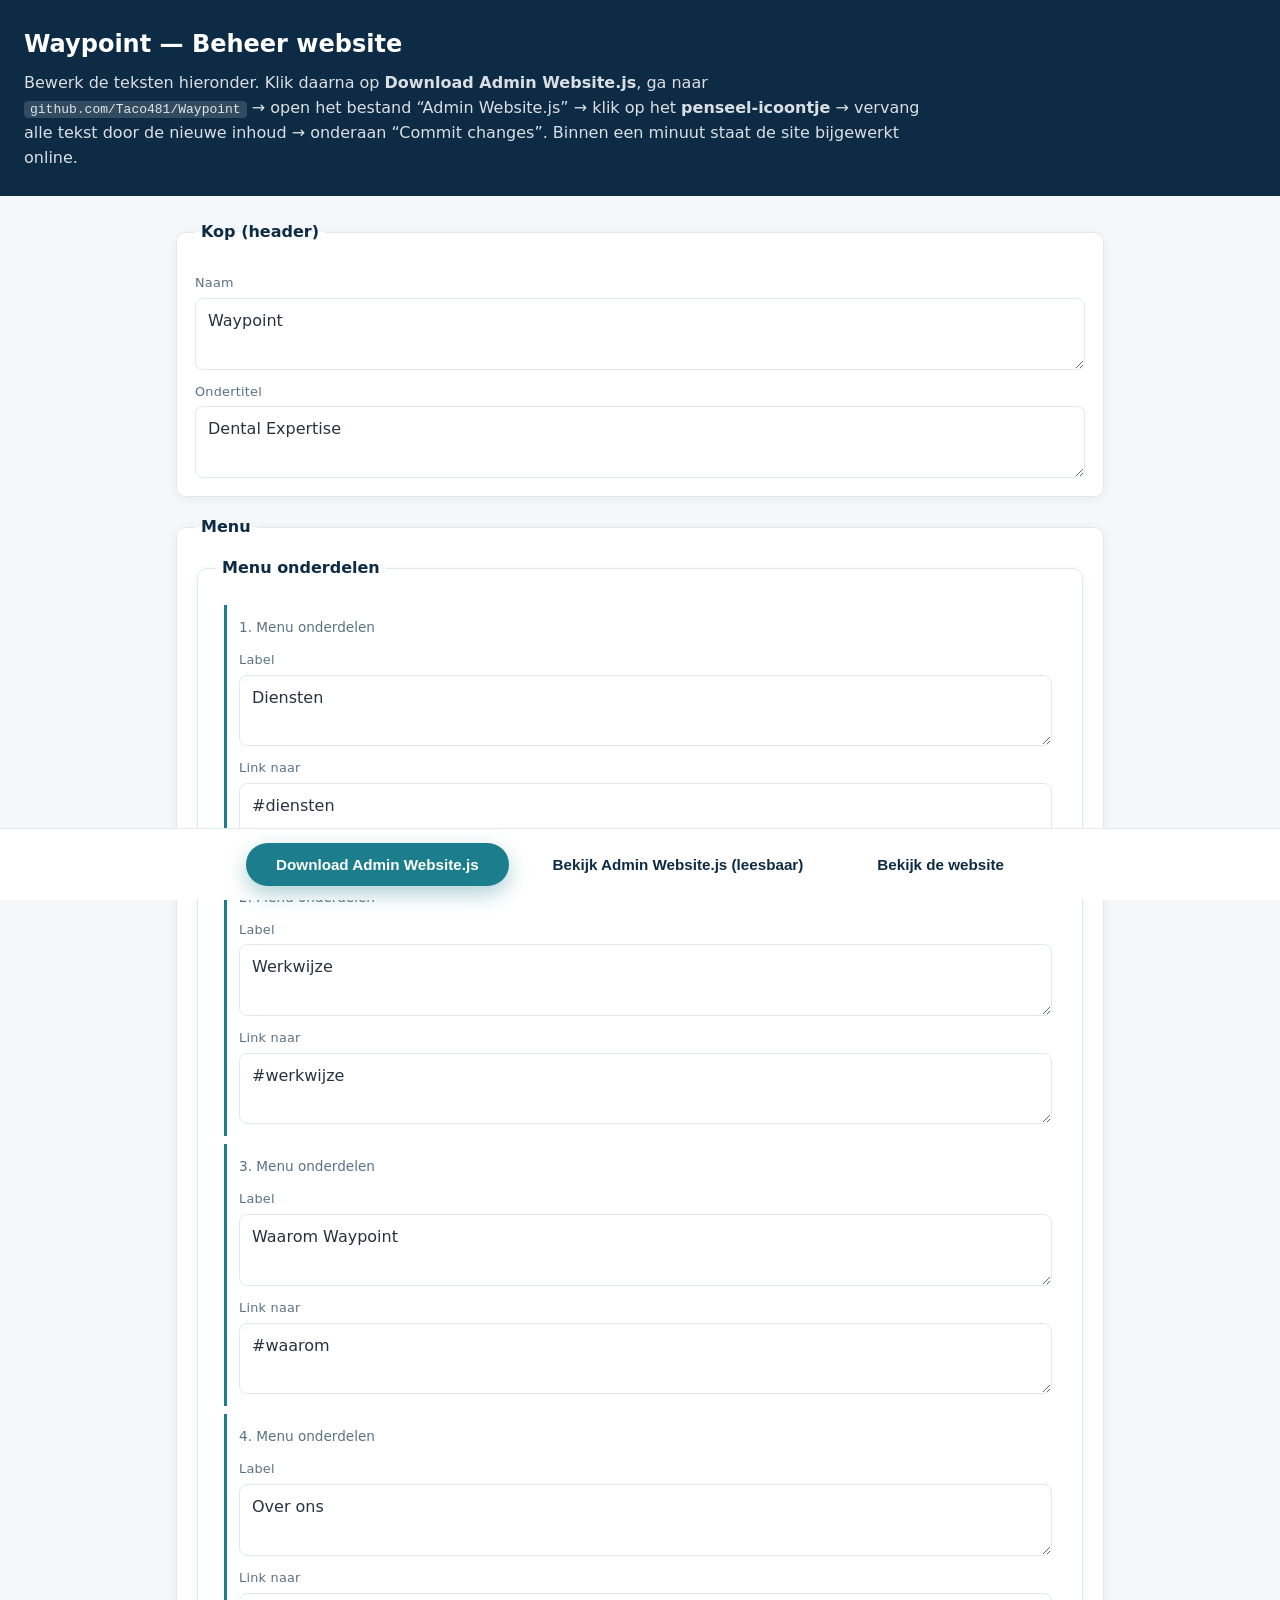
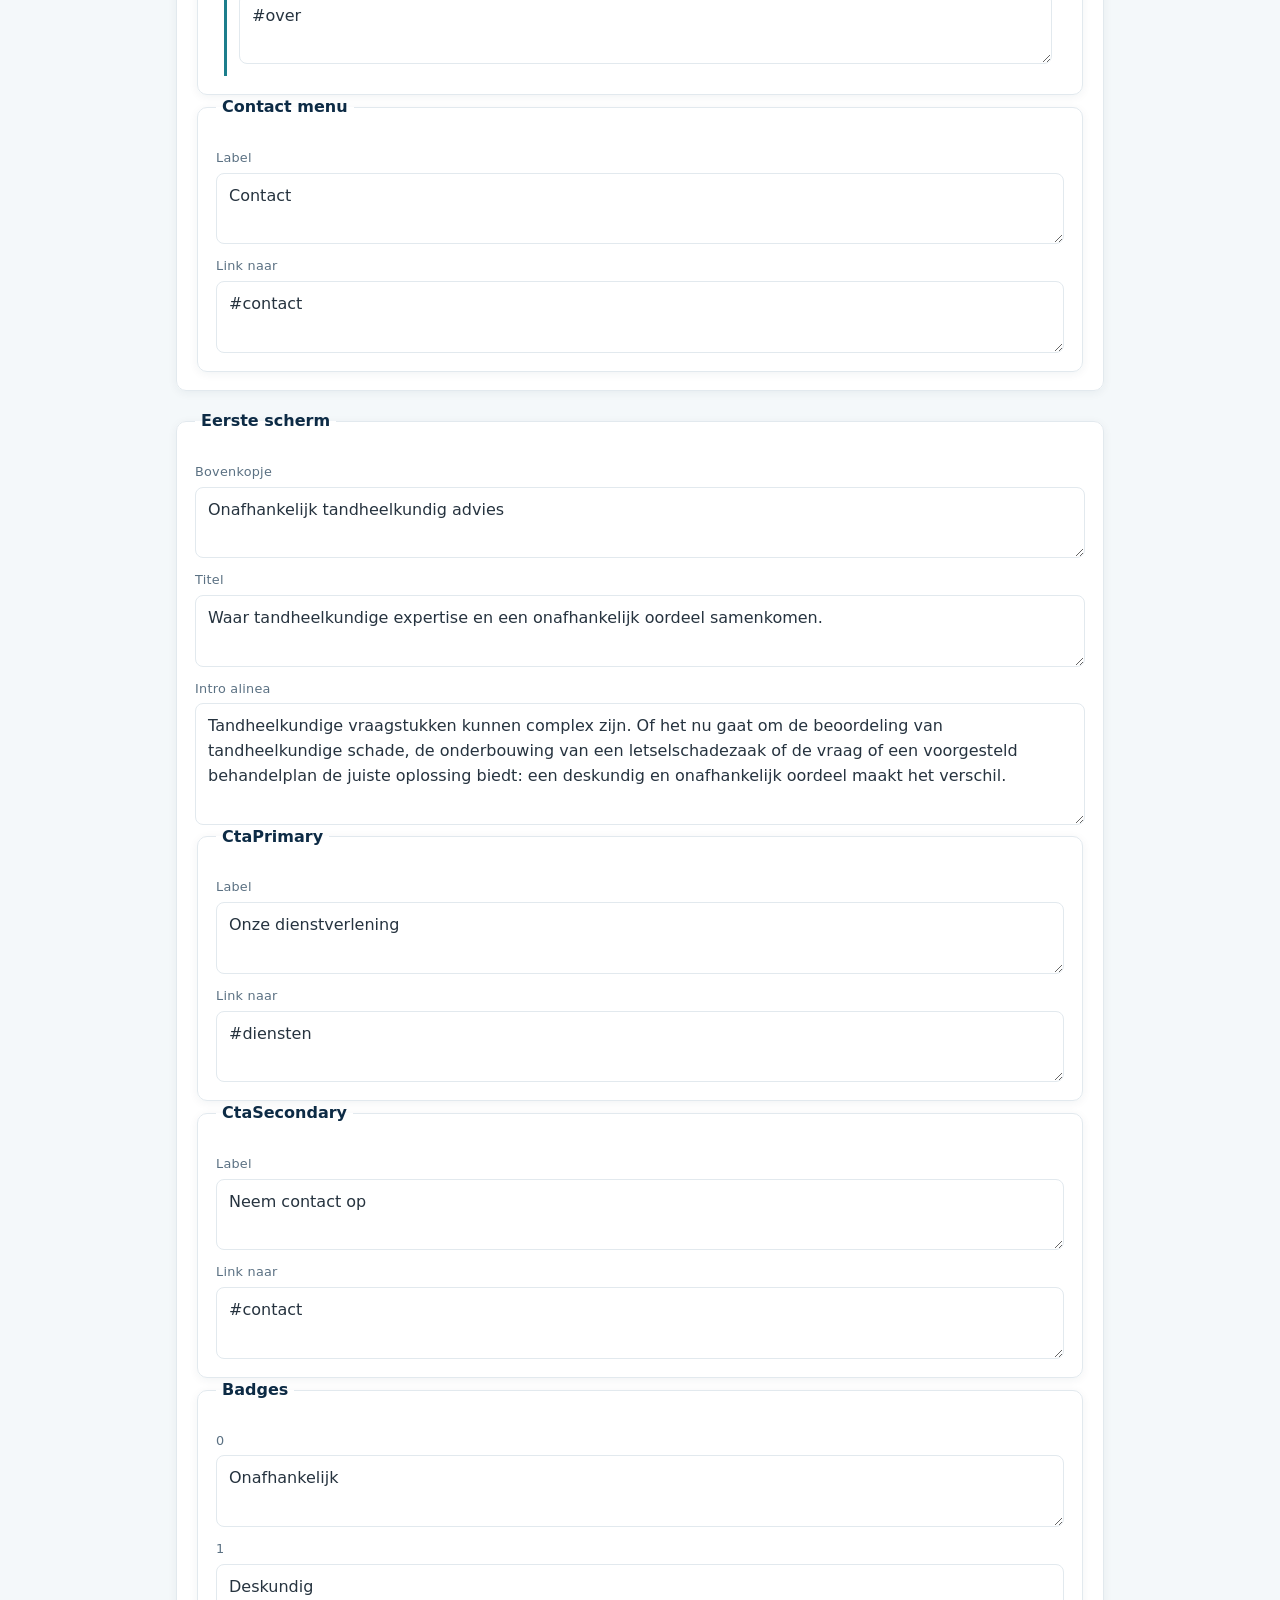
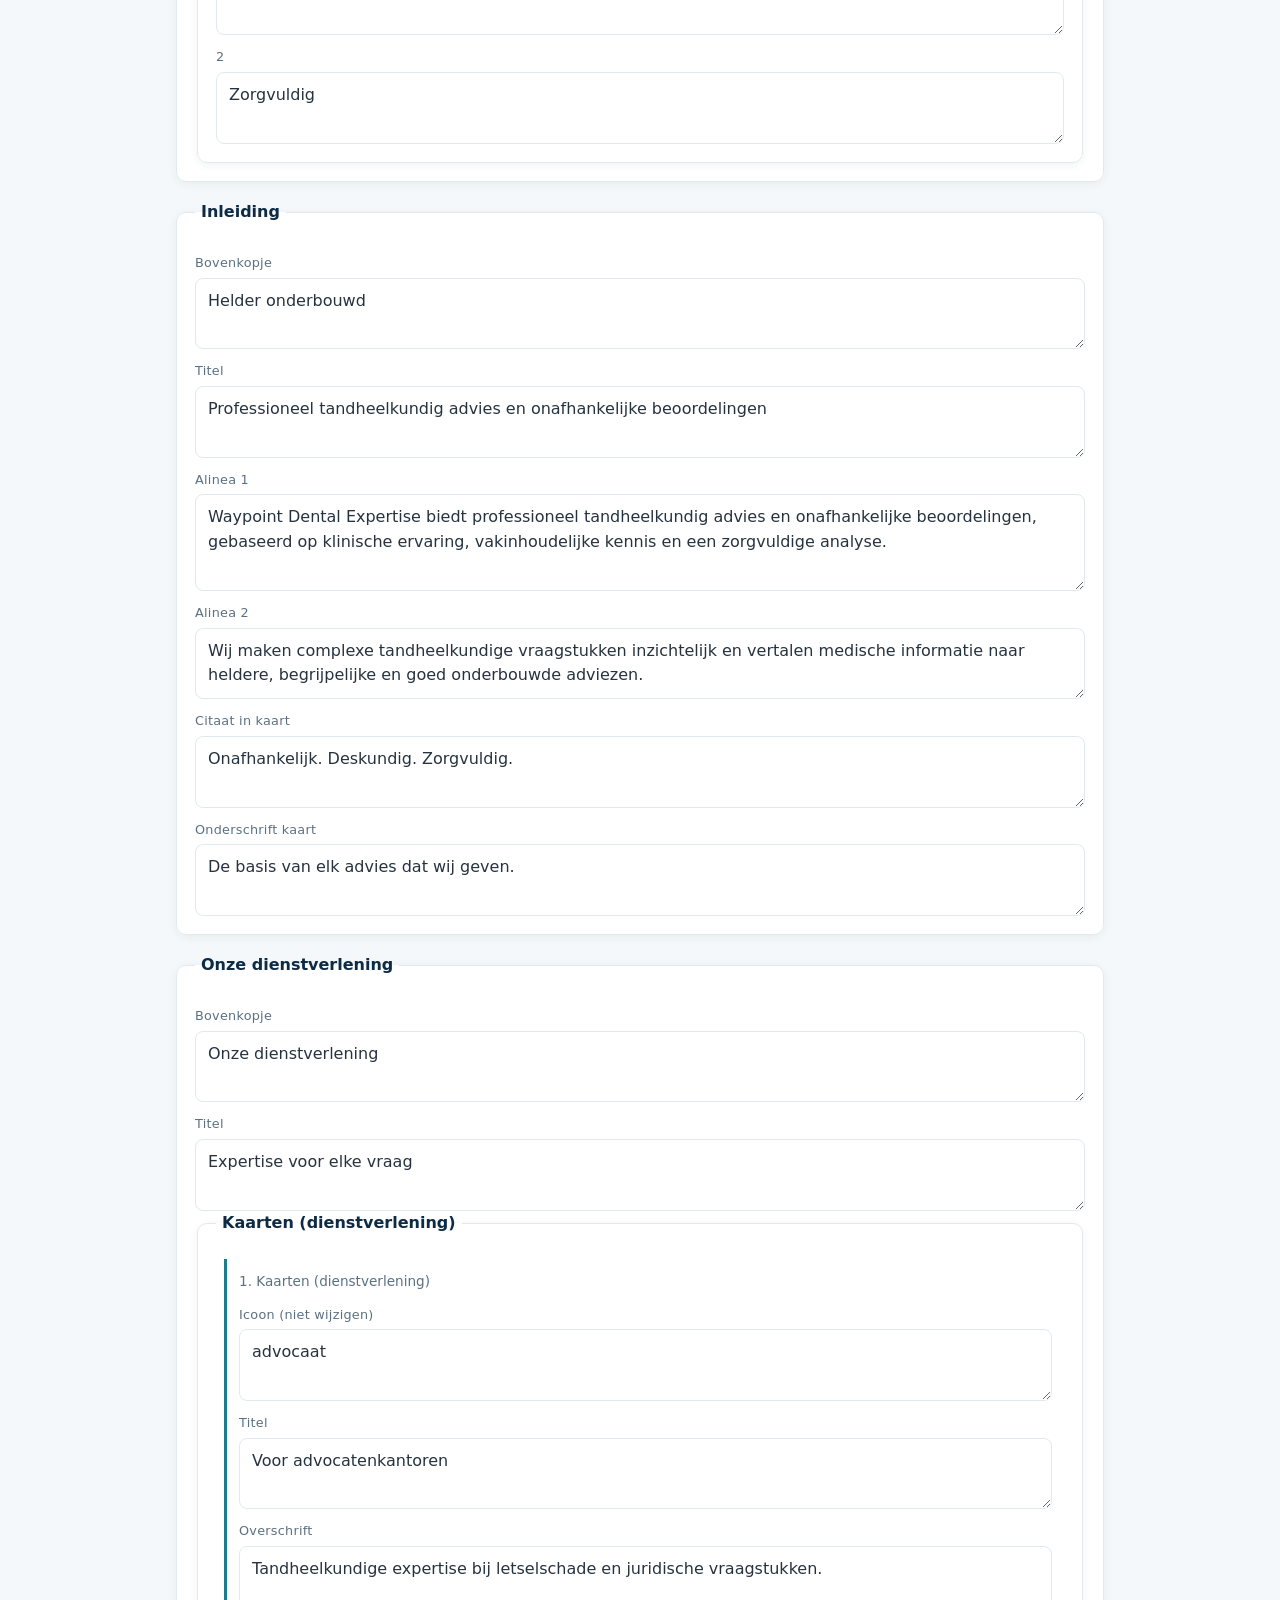
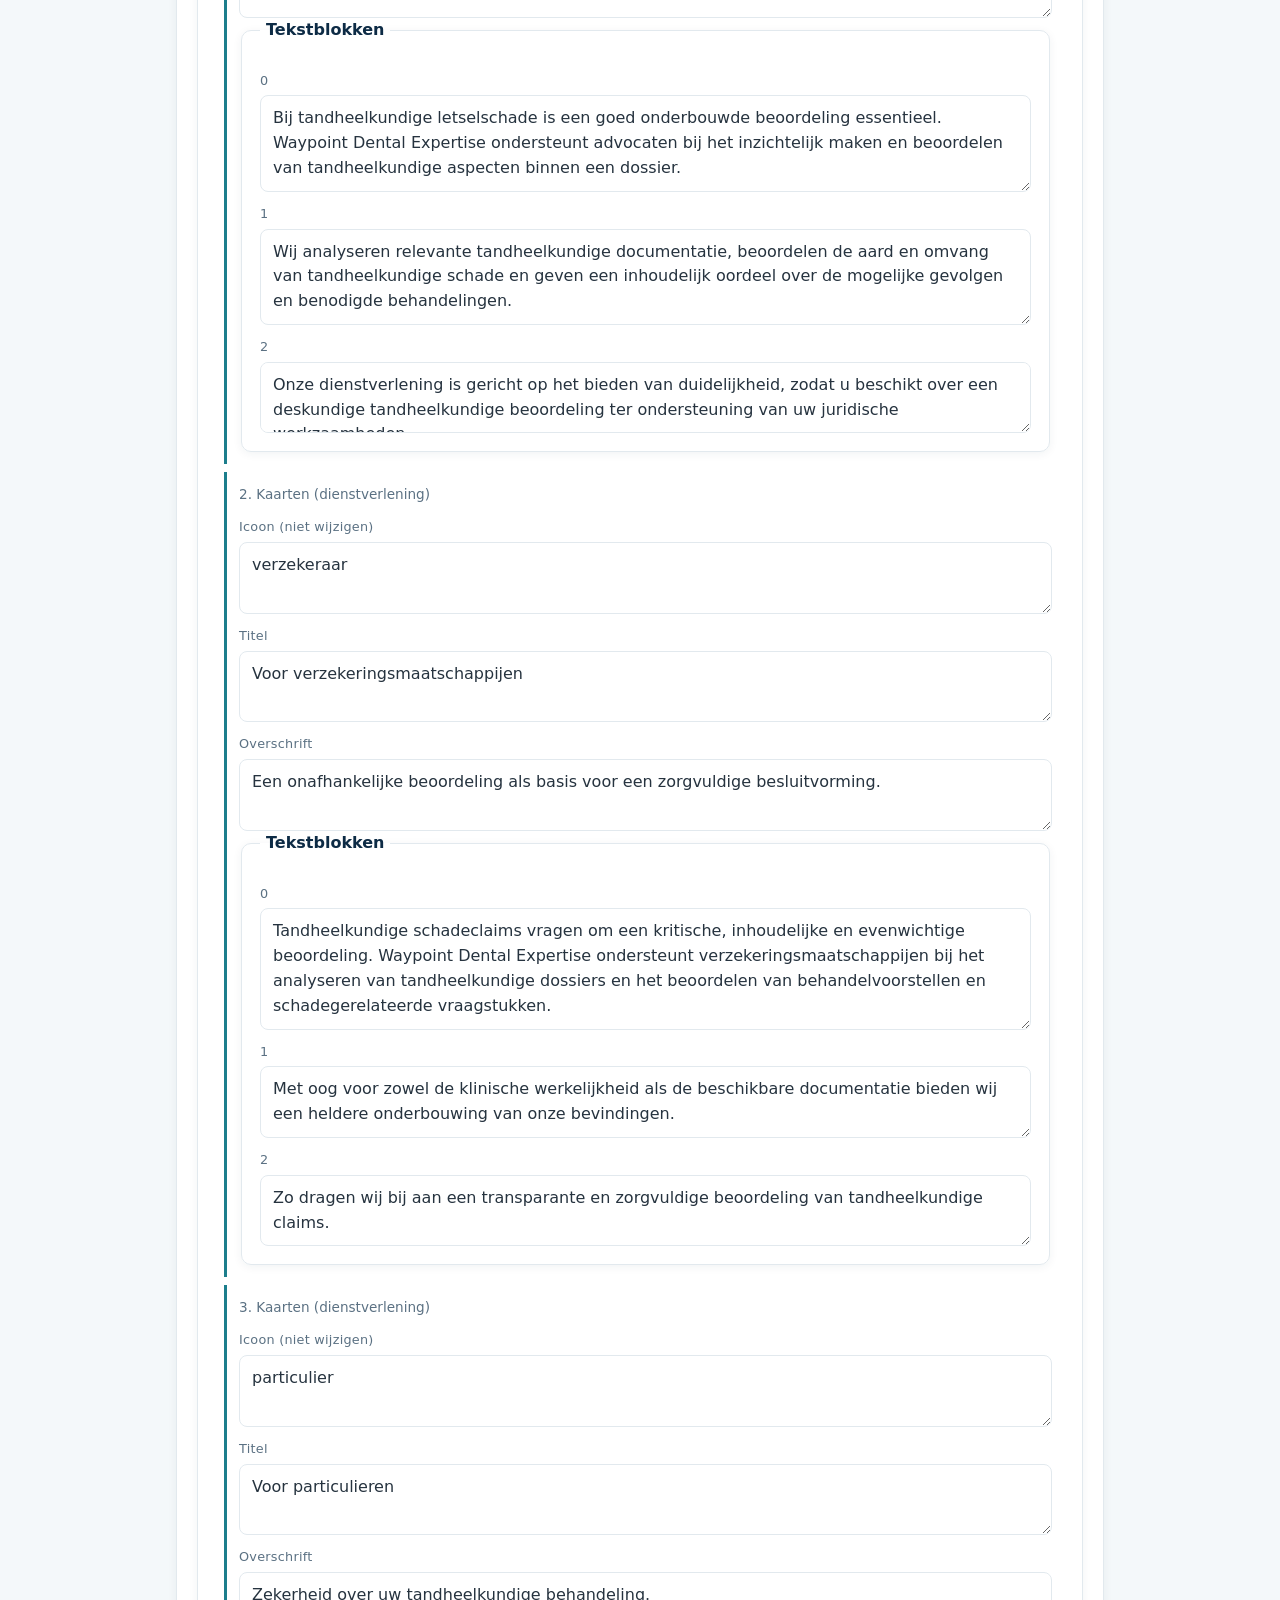
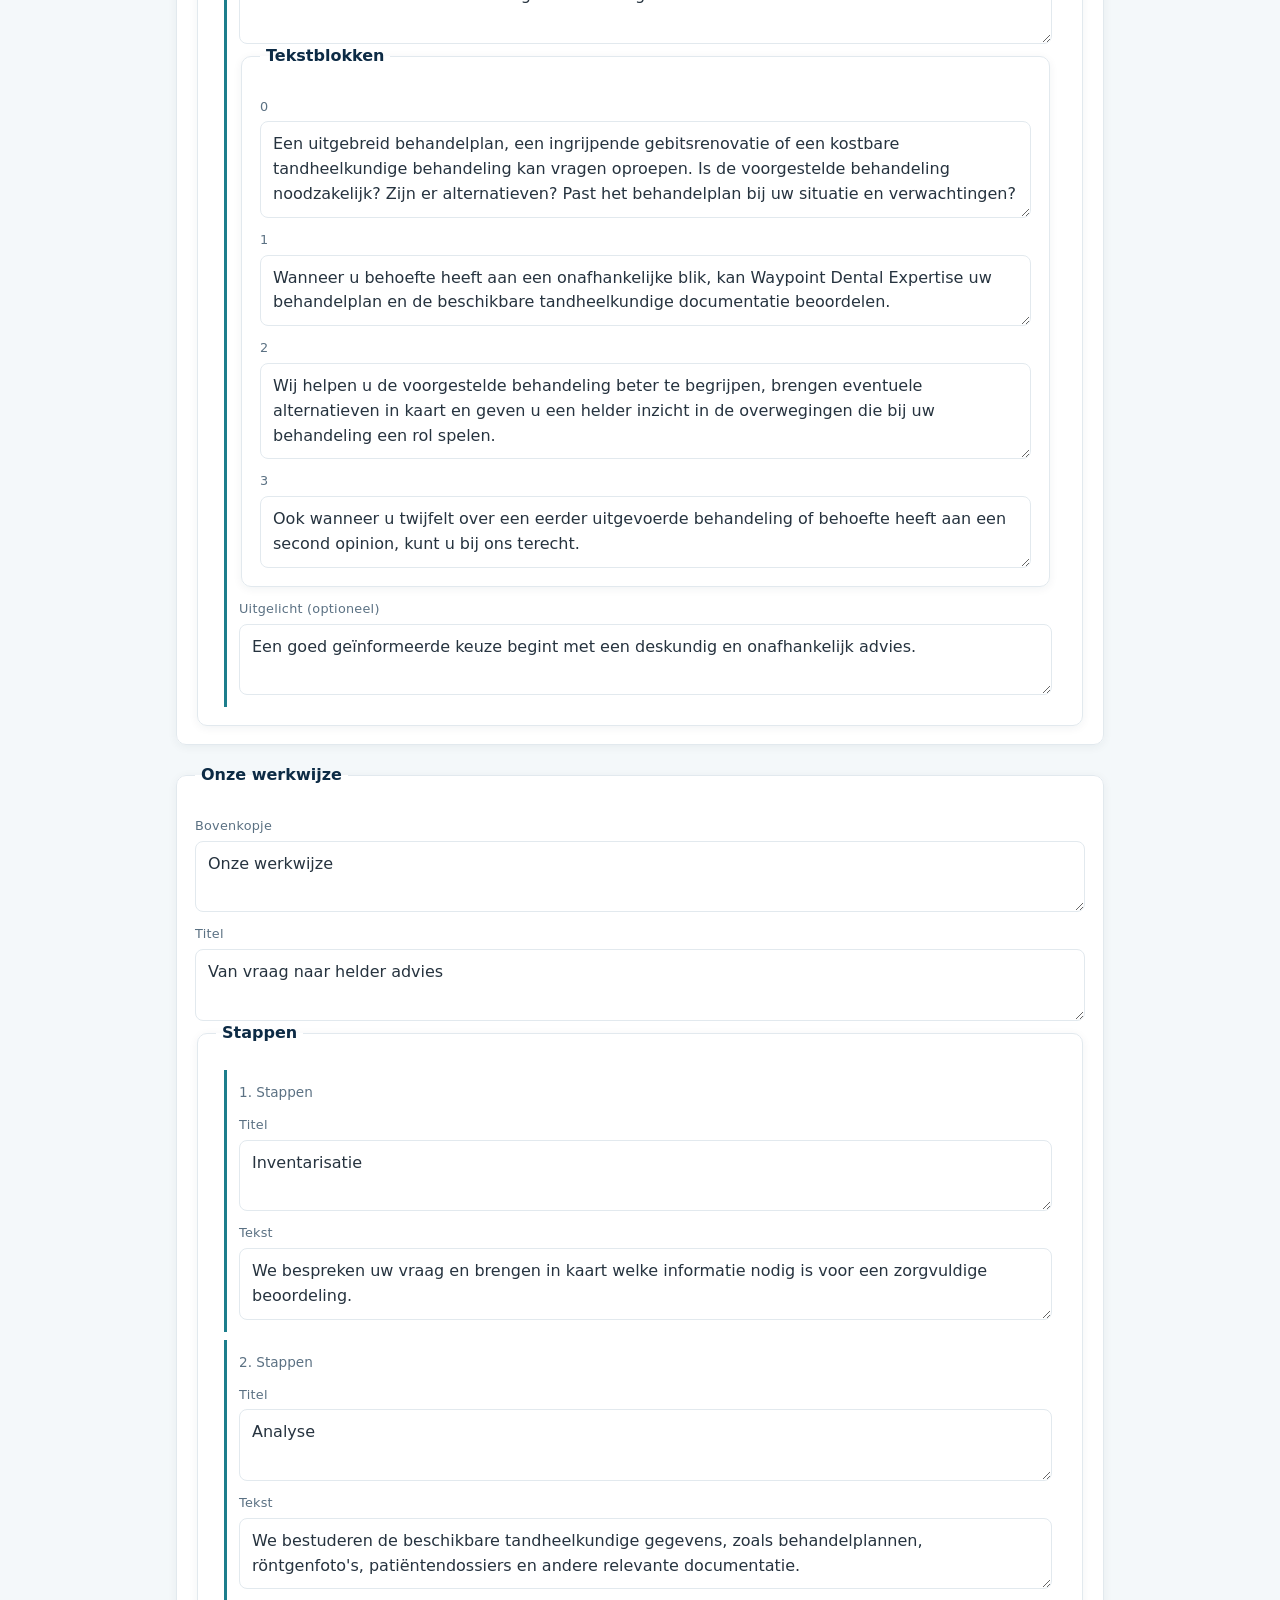
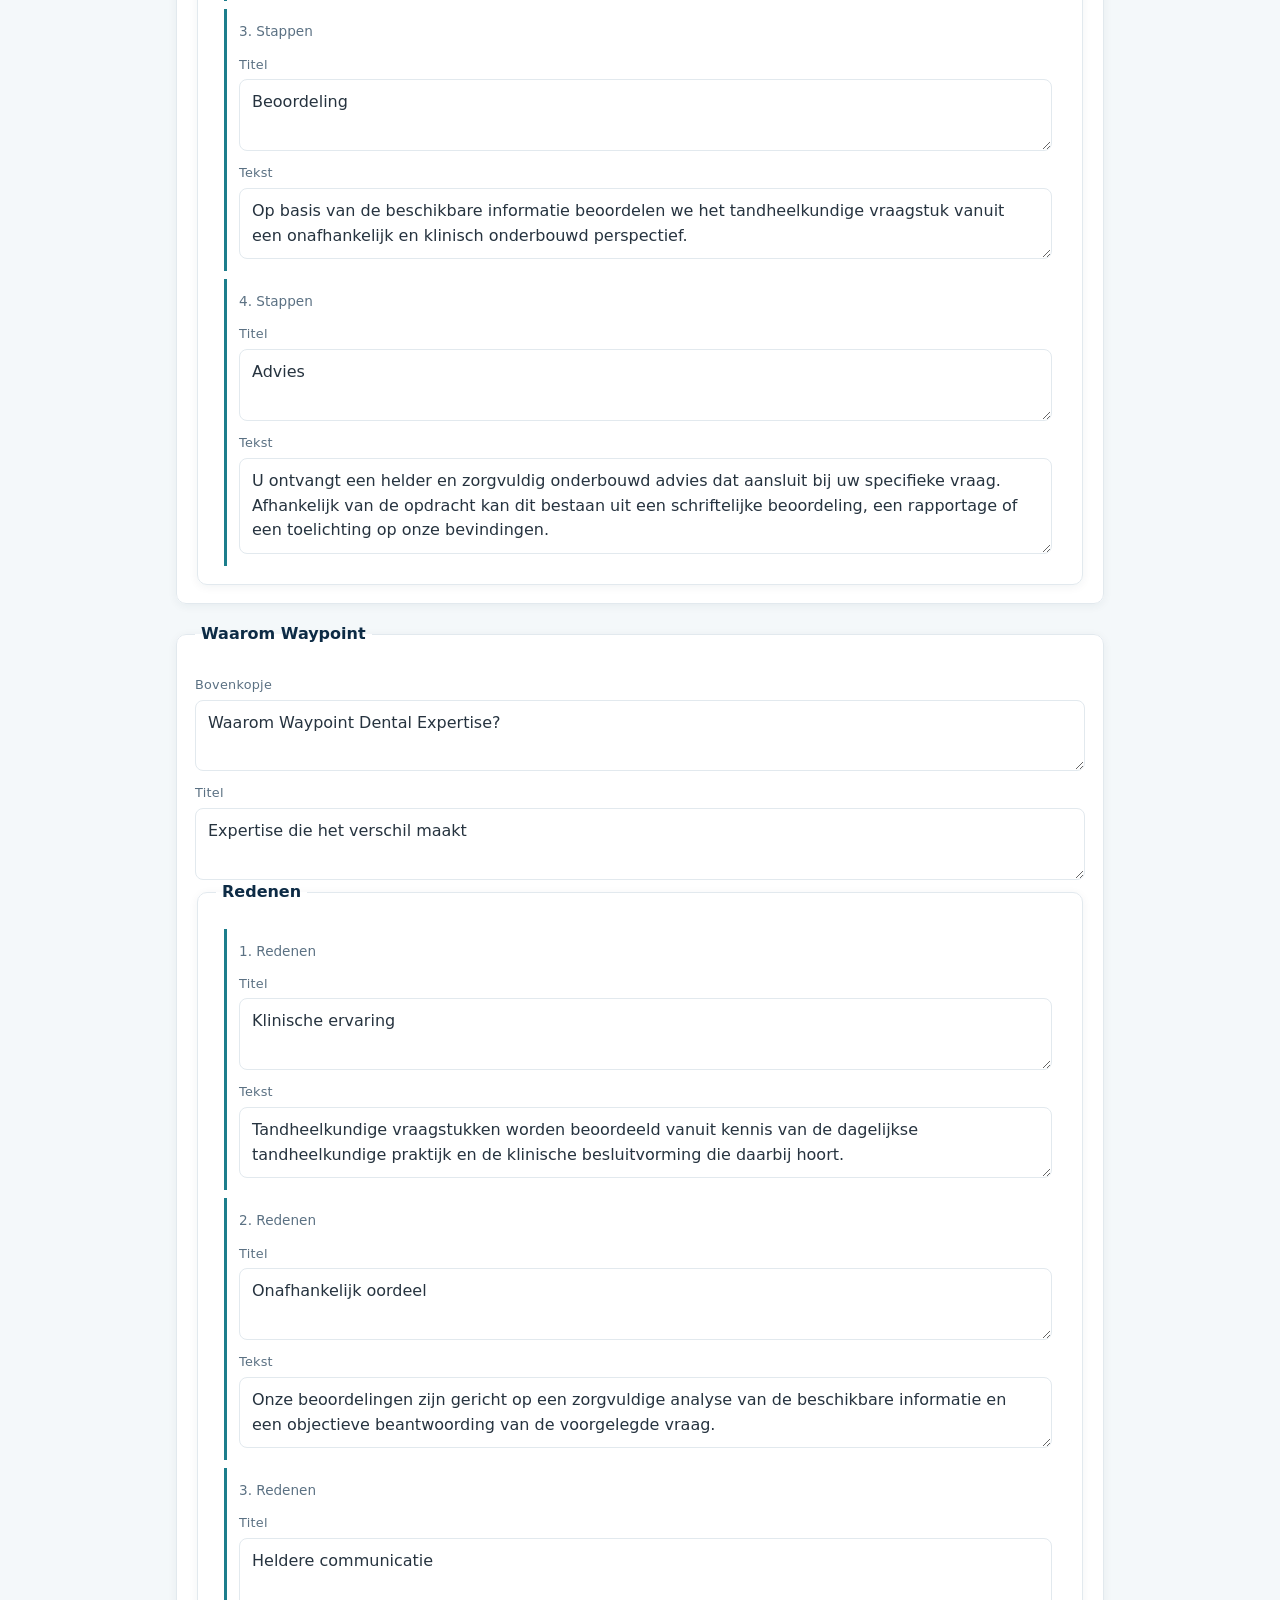
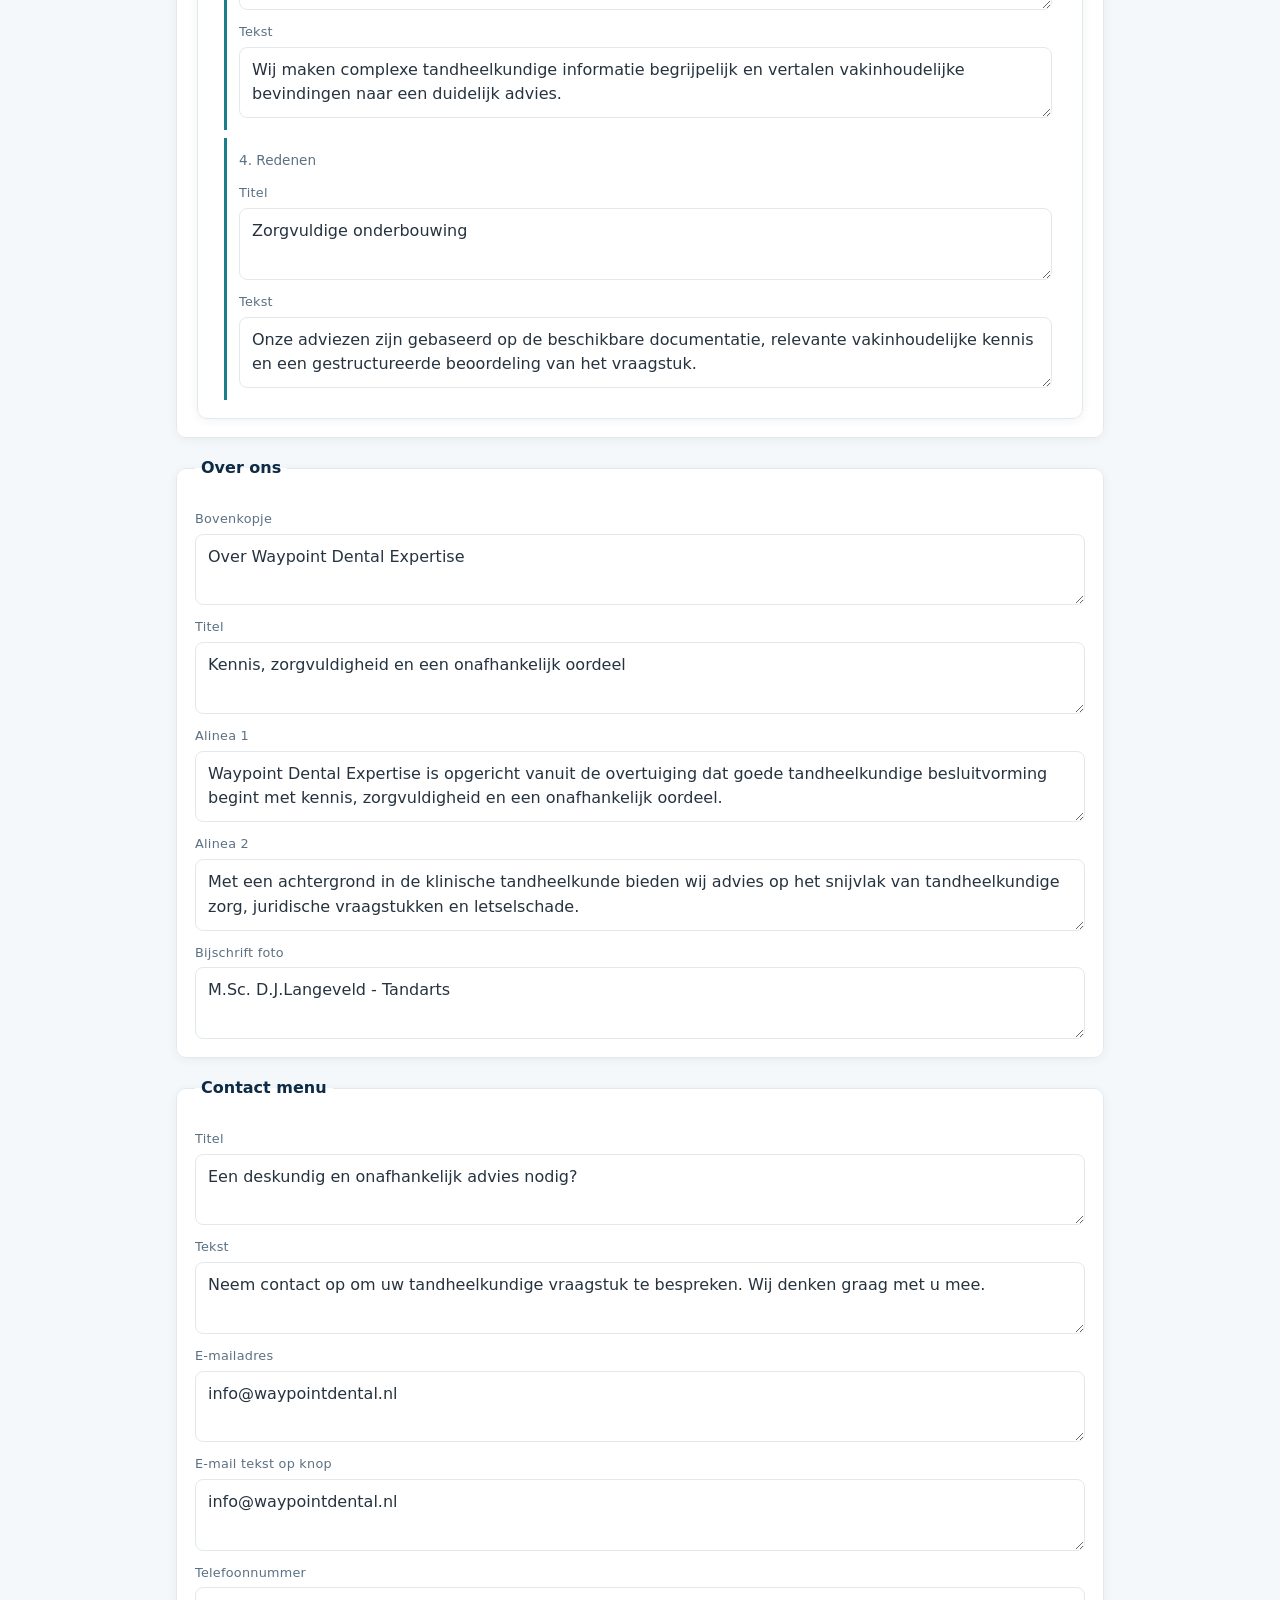
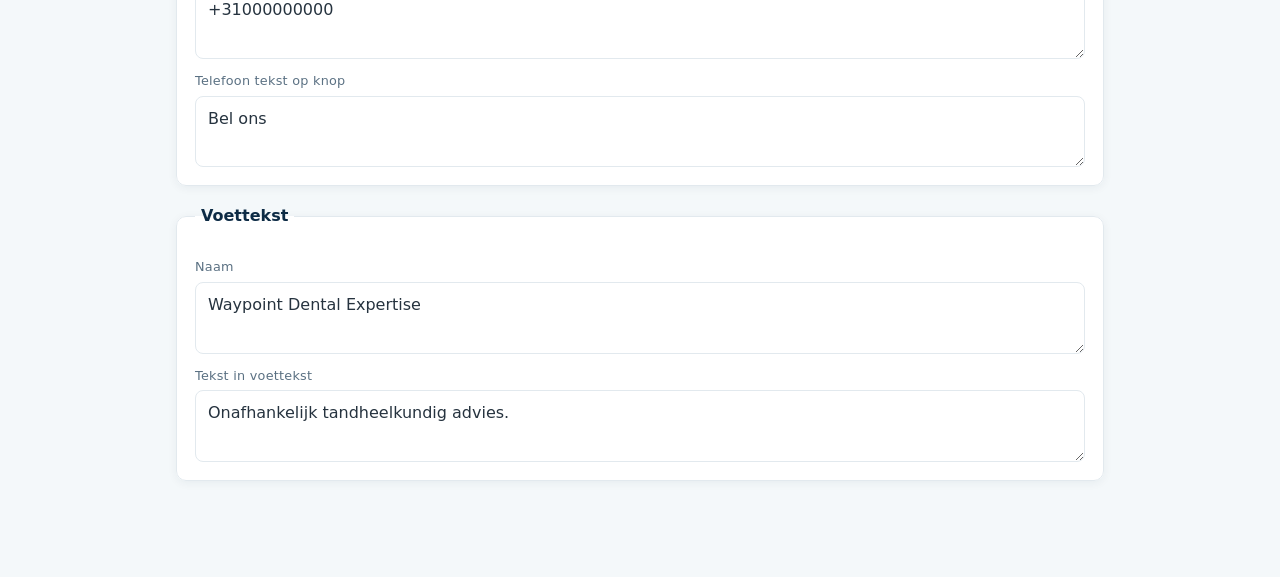
==== Admin/index.html @ 1b4ccb0b "Voeg beheerpagina toe onder /Admin" ====
<!DOCTYPE html>
<html lang="nl">
<head>
<meta charset="UTF-8">
<meta name="viewport" content="width=device-width, initial-scale=1.0">
<title>Beheer | Waypoint</title>
<style>
:root {
  --navy: #0d2b45;
  --teal: #1c7e8c;
  --text: #26333f;
  --muted: #5b7183;
  --line: #e2e9ee;
  --bg: #f4f8fa;
}
* { box-sizing: border-box; }
body {
  margin: 0;
  font-family: "Segoe UI", Inter, system-ui, sans-serif;
  background: var(--bg);
  color: var(--text);
  line-height: 1.55;
}
.topbar {
  background: var(--navy);
  color: #fff;
  padding: 26px 24px;
}
.topbar h1 { margin: 0 0 8px; font-size: 1.5rem; }
.topbar p { margin: 0; color: rgba(255,255,255,0.85); max-width: 900px; }
.topbar code { background: rgba(255,255,255,0.15); padding: 1px 6px; border-radius: 4px; }
main { max-width: 980px; margin: 0 auto; padding: 24px; }
form { display: flex; flex-direction: column; gap: 18px; }
fieldset {
  border: 1px solid var(--line);
  border-radius: 10px;
  background: #fff;
  padding: 16px 18px 18px;
  box-shadow: 0 2px 10px rgba(13,43,69,0.06);
}
legend { font-weight: 600; color: var(--navy); padding: 0 6px; }
.group { border-left: 3px solid var(--teal); padding: 4px 12px 12px; margin: 8px 0 0 8px; }
.group-title { font-size: 0.85rem; color: var(--muted); margin: 8px 0 4px; }
.field { display: flex; flex-direction: column; gap: 5px; margin-top: 12px; }
label { font-size: 0.8rem; color: var(--muted); letter-spacing: 0.02em; }
textarea {
  width: 100%;
  border: 1px solid var(--line);
  border-radius: 8px;
  padding: 10px 12px;
  font: inherit;
  color: var(--text);
  background: #fff;
  resize: vertical;
}
textarea:focus { outline: 2px solid rgba(28,126,140,0.4); border-color: var(--teal); }
.bar {
  position: sticky;
  bottom: 0;
  background: #fff;
  border-top: 1px solid var(--line);
  padding: 14px 24px;
  display: flex;
  flex-wrap: wrap;
  gap: 14px;
  align-items: center;
  justify-content: center;
}
.bar button, .bar a.btn {
  border: 0;
  cursor: pointer;
  font: 600 0.95rem "Segoe UI", Inter, sans-serif;
  padding: 13px 30px;
  border-radius: 999px;
  text-decoration: none;
  display: inline-block;
  transition: transform 0.15s ease, box-shadow 0.15s ease;
}
.btn-primary { background: var(--teal); color: #fff; box-shadow: 0 8px 20px rgba(28,126,140,0.35); }
.btn-primary:hover { transform: translateY(-2px); }
.btn-link { background: transparent; color: var(--navy); border: 1px solid var(--line); }
.btn-link:hover { border-color: var(--teal); }
.note { color: var(--muted); font-size: 0.85rem; }
.alert {
  background: #fff3cd;
  border: 1px solid #ffe08a;
  border-radius: 10px;
  padding: 14px 18px;
  margin: 16px 0;
}
.ok {
  background: #d4edda;
  border-color: #b7e0bf;
}
</style>
</head>
<body>

<header class="topbar">
  <h1>Waypoint — Beheer website</h1>
  <p>Bewerk de teksten hieronder. Klik daarna op <strong>Download Admin Website.js</strong>, ga naar
  <code>github.com/Taco481/Waypoint</code> &rarr; open het bestand &ldquo;Admin Website.js&rdquo; &rarr;
  klik op het <strong>penseel-icoontje</strong> &rarr; vervang alle tekst door de nieuwe inhoud &rarr; onderaan
  &ldquo;Commit changes&rdquo;. Binnen een minuut staat de site bijgewerkt online.</p>
</header>

<main>
  <div class="alert" id="status" hidden></div>
  <form id="form"></form>
</main>

<div class="bar">
  <button type="submit" class="btn-primary" form="form" id="downloadBtn">Download Admin Website.js</button>
  <a href="../Admin%20Website.js" target="_blank" class="btn btn-link">Bekijk Admin Website.js (leesbaar)</a>
  <a href="../" target="_blank" class="btn btn-link">Bekijk de website</a>
</div>

<script src="../Admin%20Website.js"></script>
<script>
(function () {
  var C = (typeof WAYPOINT_CONTENT !== "undefined") ? WAYPOINT_CONTENT : null;
  var status = document.getElementById("status");

  if (!C) {
    status.hidden = false;
    status.classList.remove("ok");
    status.textContent = "Kon de huidige inhoud niet laden. Open deze pagina via het Waypoint-domein en ververs de pagina.";
    status.style.display = "block";
    return;
  }

  var LABELS = {
    name: "Naam",
    subtitle: "Ondertitel",
    label: "Label",
    href: "Link naar",
    eyebrow: "Bovenkopje",
    title: "Titel",
    lead: "Intro alinea",
    paragraph1: "Alinea 1",
    paragraph2: "Alinea 2",
    cardQuote: "Citaat in kaart",
    cardSub: "Onderschrift kaart",
    sub: "Overschrift",
    text: "Tekst",
    paragraphs: "Tekstblokken",
    highlight: "Uitgelicht (optioneel)",
    icon: "Icoon (niet wijzigen)",
    links: "Menu onderdelen",
    contact: "Contact menu",
    steps: "Stappen",
    features: "Redenen",
    cards: "Kaarten (dienstverlening)",
    imageCaption: "Bijschrift foto",
    email: "E-mailadres",
    emailLabel: "E-mail tekst op knop",
    phone: "Telefoonnummer",
    phoneLabel: "Telefoon tekst op knop",
    copy: "Tekst in voettekst",
    header: "Kop (header)",
    nav: "Menu",
    hero: "Eerste scherm",
    intro: "Inleiding",
    diensten: "Onze dienstverlening",
    werkwijze: "Onze werkwijze",
    waarom: "Waarom Waypoint",
    over: "Over ons",
    contactBlock: "Contact",
    footer: "Voettekst"
  };

  function humanize(path) {
    var keys = path.split(".");
    var key = keys[keys.length - 1];
    if (LABELS[key]) return LABELS[key];
    return key.charAt(0).toUpperCase() + key.slice(1);
  }

  function addInput(parent, path, value) {
    var wrap = document.createElement("div");
    wrap.className = "field";

    var label = document.createElement("label");
    label.textContent = humanize(path);

    var ta = document.createElement("textarea");
    ta.rows = Math.max(2, Math.min(8, Math.ceil(String(value).length / 90)));
    ta.value = value === null || typeof value === "undefined" ? "" : String(value);
    ta.dataset.path = path;

    if (/\.icon$/.test(path)) ta.disabled = true;

    wrap.appendChild(label);
    wrap.appendChild(ta);
    parent.appendChild(wrap);
  }

  function build(parent, obj, prefix) {
    Object.keys(obj).forEach(function (key) {
      var path = prefix ? prefix + "." + key : key;
      var val = obj[key];

      if (typeof val === "string") {
        addInput(parent, path, val);
      } else if (Array.isArray(val)) {
        var fs = document.createElement("fieldset");
        var legend = document.createElement("legend");
        legend.textContent = humanize(path);
        fs.appendChild(legend);

        val.forEach(function (item, i) {
          if (item && typeof item === "object") {
            var sub = document.createElement("div");
            sub.className = "group";
            var gTitle = document.createElement("div");
            gTitle.className = "group-title";
            gTitle.textContent = (i + 1) + ". " + humanize(path);
            sub.appendChild(gTitle);
            build(sub, item, path + "." + i);
            fs.appendChild(sub);
          } else {
            addInput(fs, path + "." + i, item);
          }
        });

        parent.appendChild(fs);
      } else if (val && typeof val === "object") {
        var fs = document.createElement("fieldset");
        var legend = document.createElement("legend");
        legend.textContent = humanize(path);
        fs.appendChild(legend);
        build(fs, val, path);
        parent.appendChild(fs);
      }
    });
  }

  build(document.getElementById("form"), C, "");

  document.getElementById("form").addEventListener("submit", function (e) {
    e.preventDefault();

    var out = {};
    document.querySelectorAll("#form textarea").forEach(function (ta) {
      var parts = ta.dataset.path.split(".");
      var cur = out;
      for (var i = 0; i < parts.length - 1; i++) {
        var next = parts[i + 1];
        var isIndex = /^\d+$/.test(next);
        if (typeof cur[parts[i]] === "undefined") cur[parts[i]] = isIndex ? [] : {};
        cur = cur[parts[i]];
      }
      cur[parts[parts.length - 1]] = ta.value;
    });

    var header = [
      "// ============================================================================",
      "// WAYPOINT DENTAL EXPERTISE - INHOUD VAN DE WEBSITE",
      "// ============================================================================",
      "// De website wordt automatisch opgebouwd vanuit onderstaande teksten.",
      "// Pas hier alleen de TEKST aan (tussen de aanhalingstekens \"...\").",
      "// Let op: houd de aanhalingstekens en komma's op hun plek.",
      "// De afbeeldingen staan in de map \"assets\".",
      "// ============================================================================",
      "",
      "var WAYPOINT_CONTENT = " + JSON.stringify(out, null, 2) + ";",
      ""
    ].join("\n");

    var blob = new Blob([header], { type: "text/javascript;charset=utf-8" });
    var a = document.createElement("a");
    a.href = URL.createObjectURL(blob);
    a.download = "Admin Website.js";
    document.body.appendChild(a);
    a.click();
    setTimeout(function () {
      URL.revokeObjectURL(a.href);
      a.remove();
    }, 500);

    status.hidden = false;
    status.classList.add("ok");
    status.textContent = "Download gereed! Vervang nu op GitHub het bestand Admin Website.js en klik op Commit changes.";
    status.style.display = "block";
  });
})();
</script>
</body>
</html>
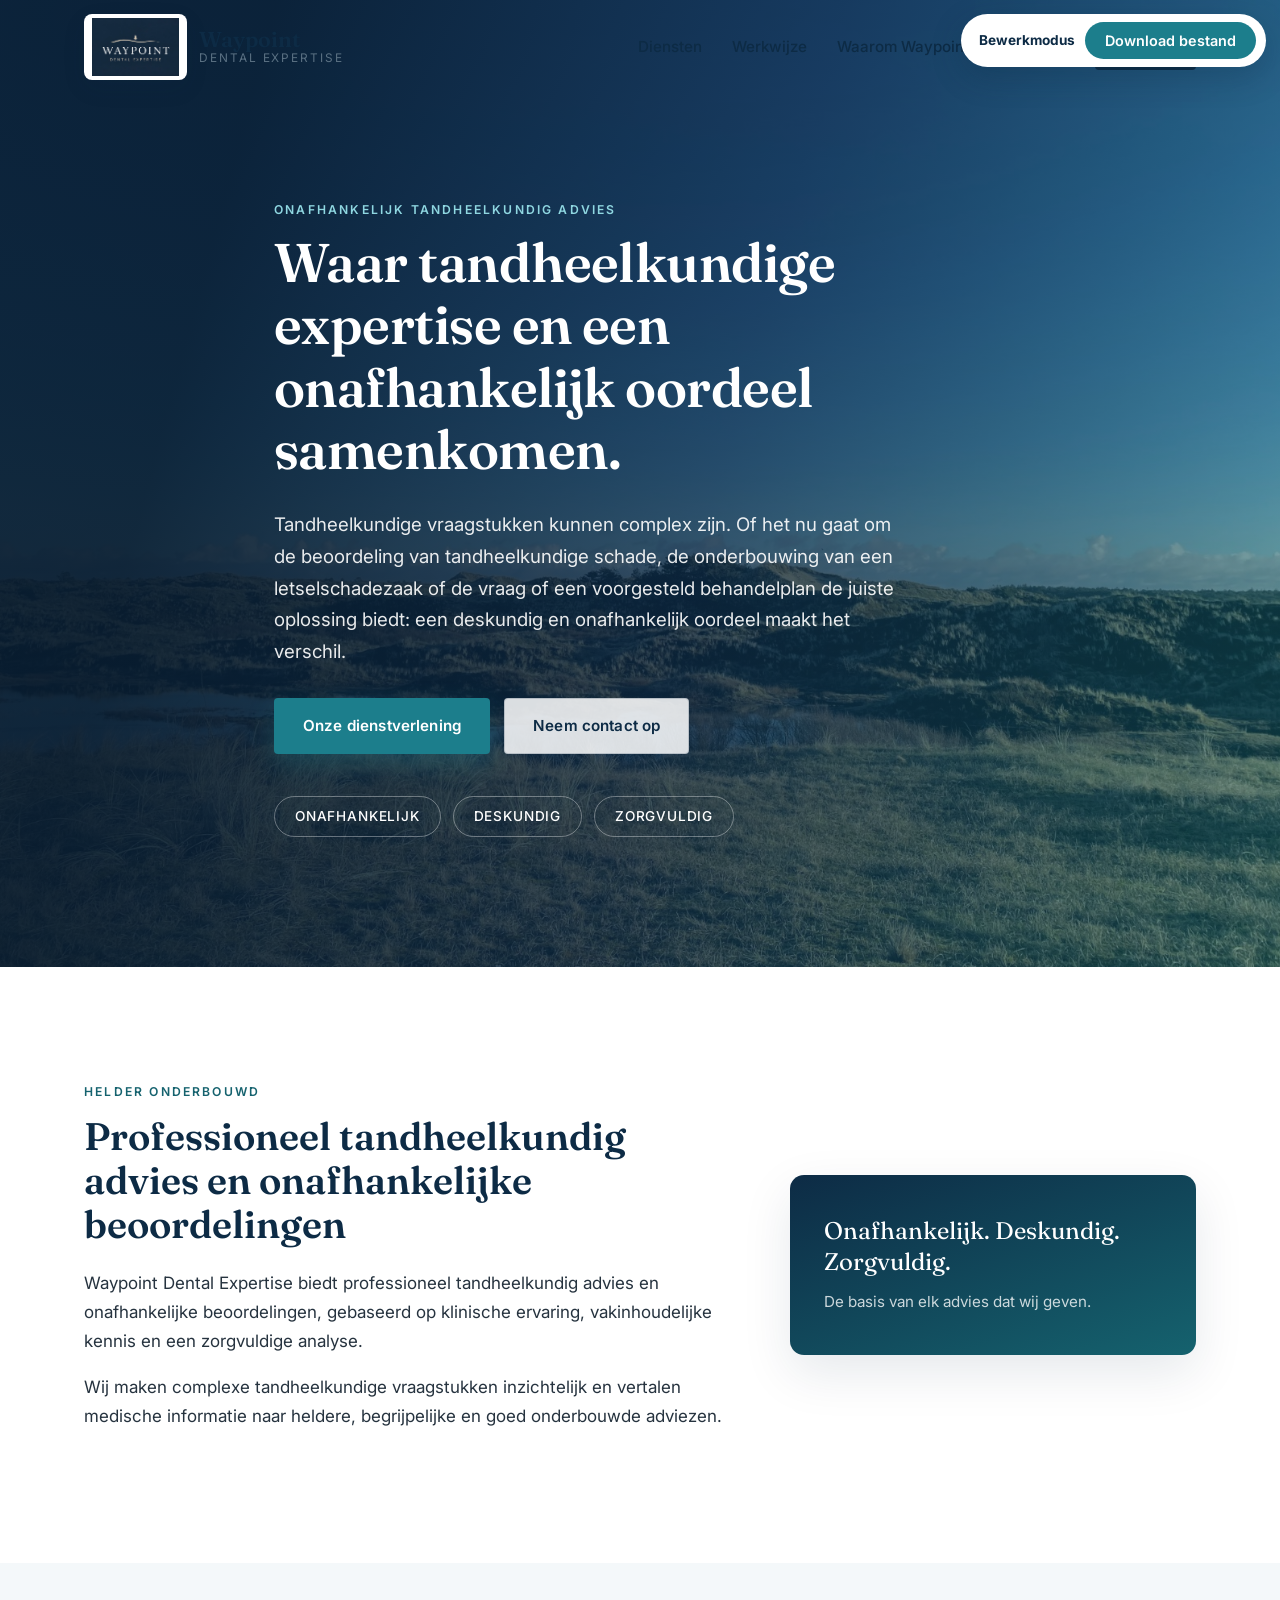
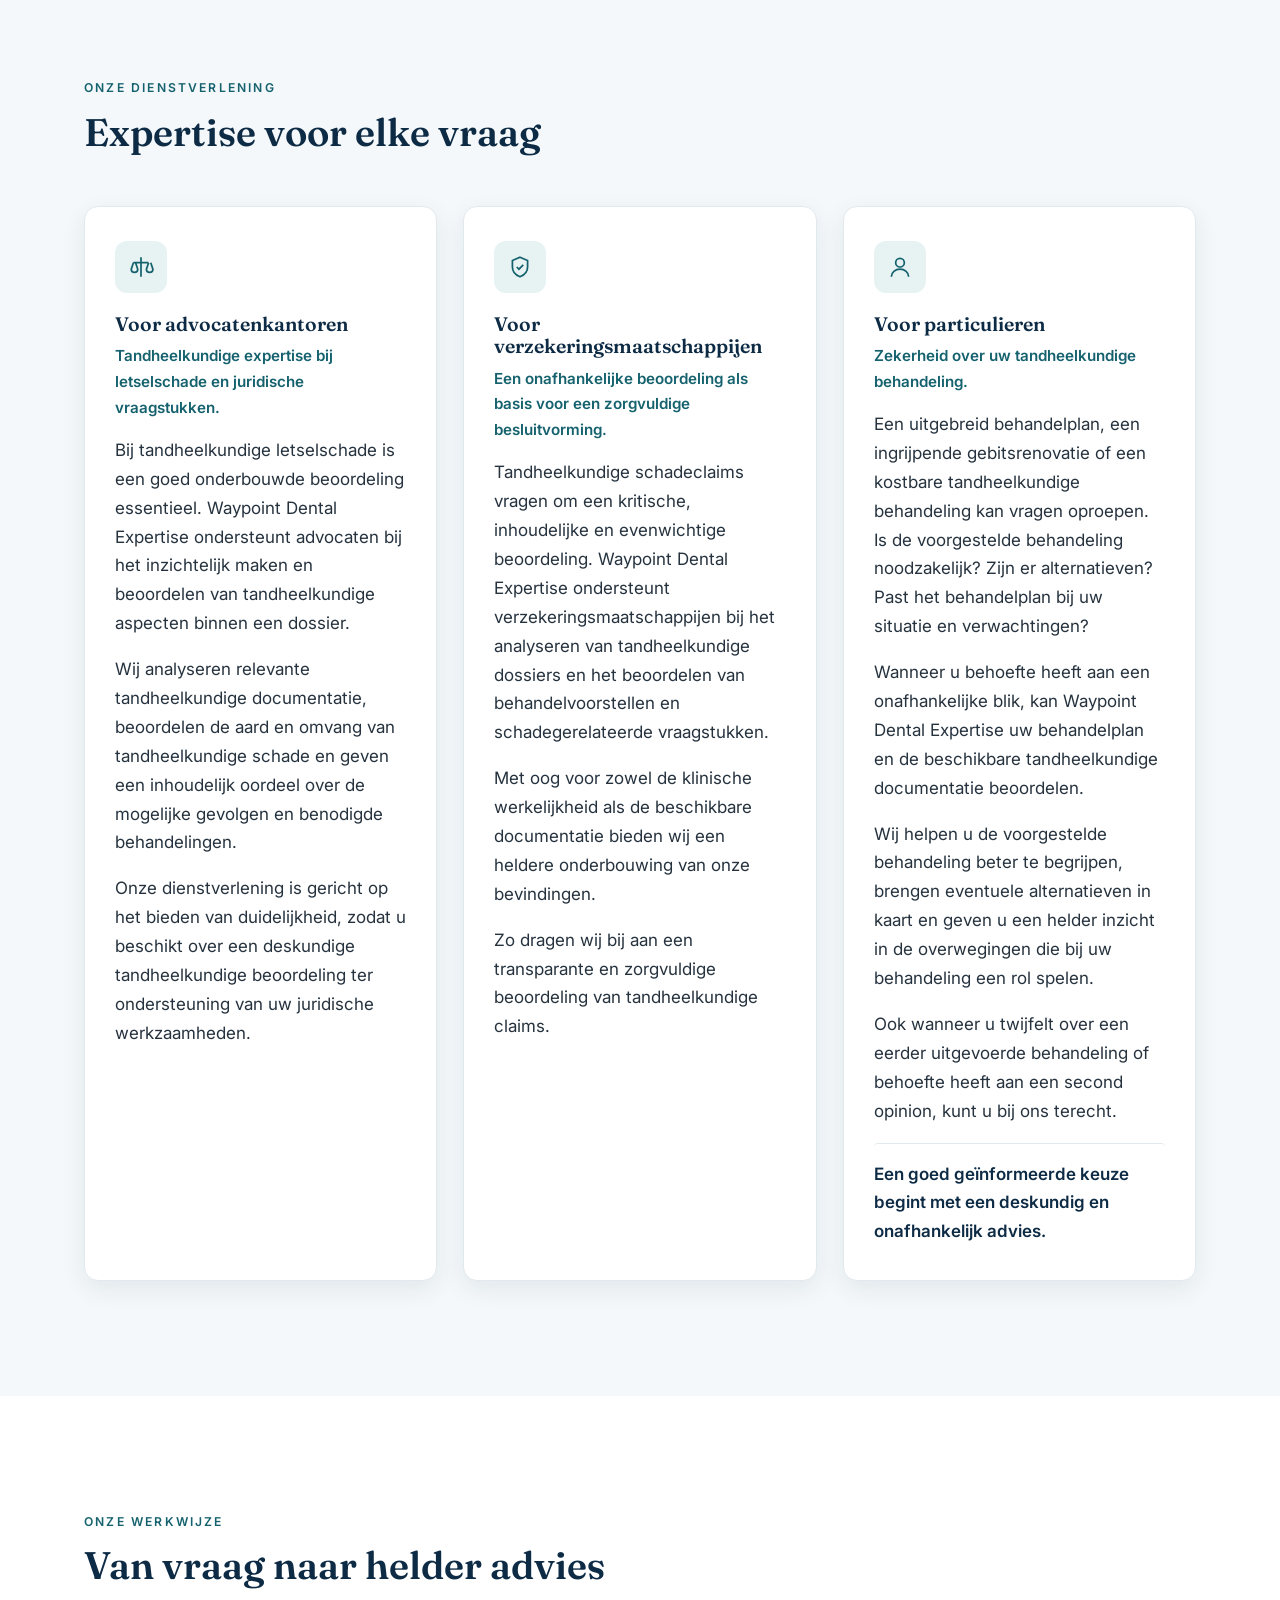
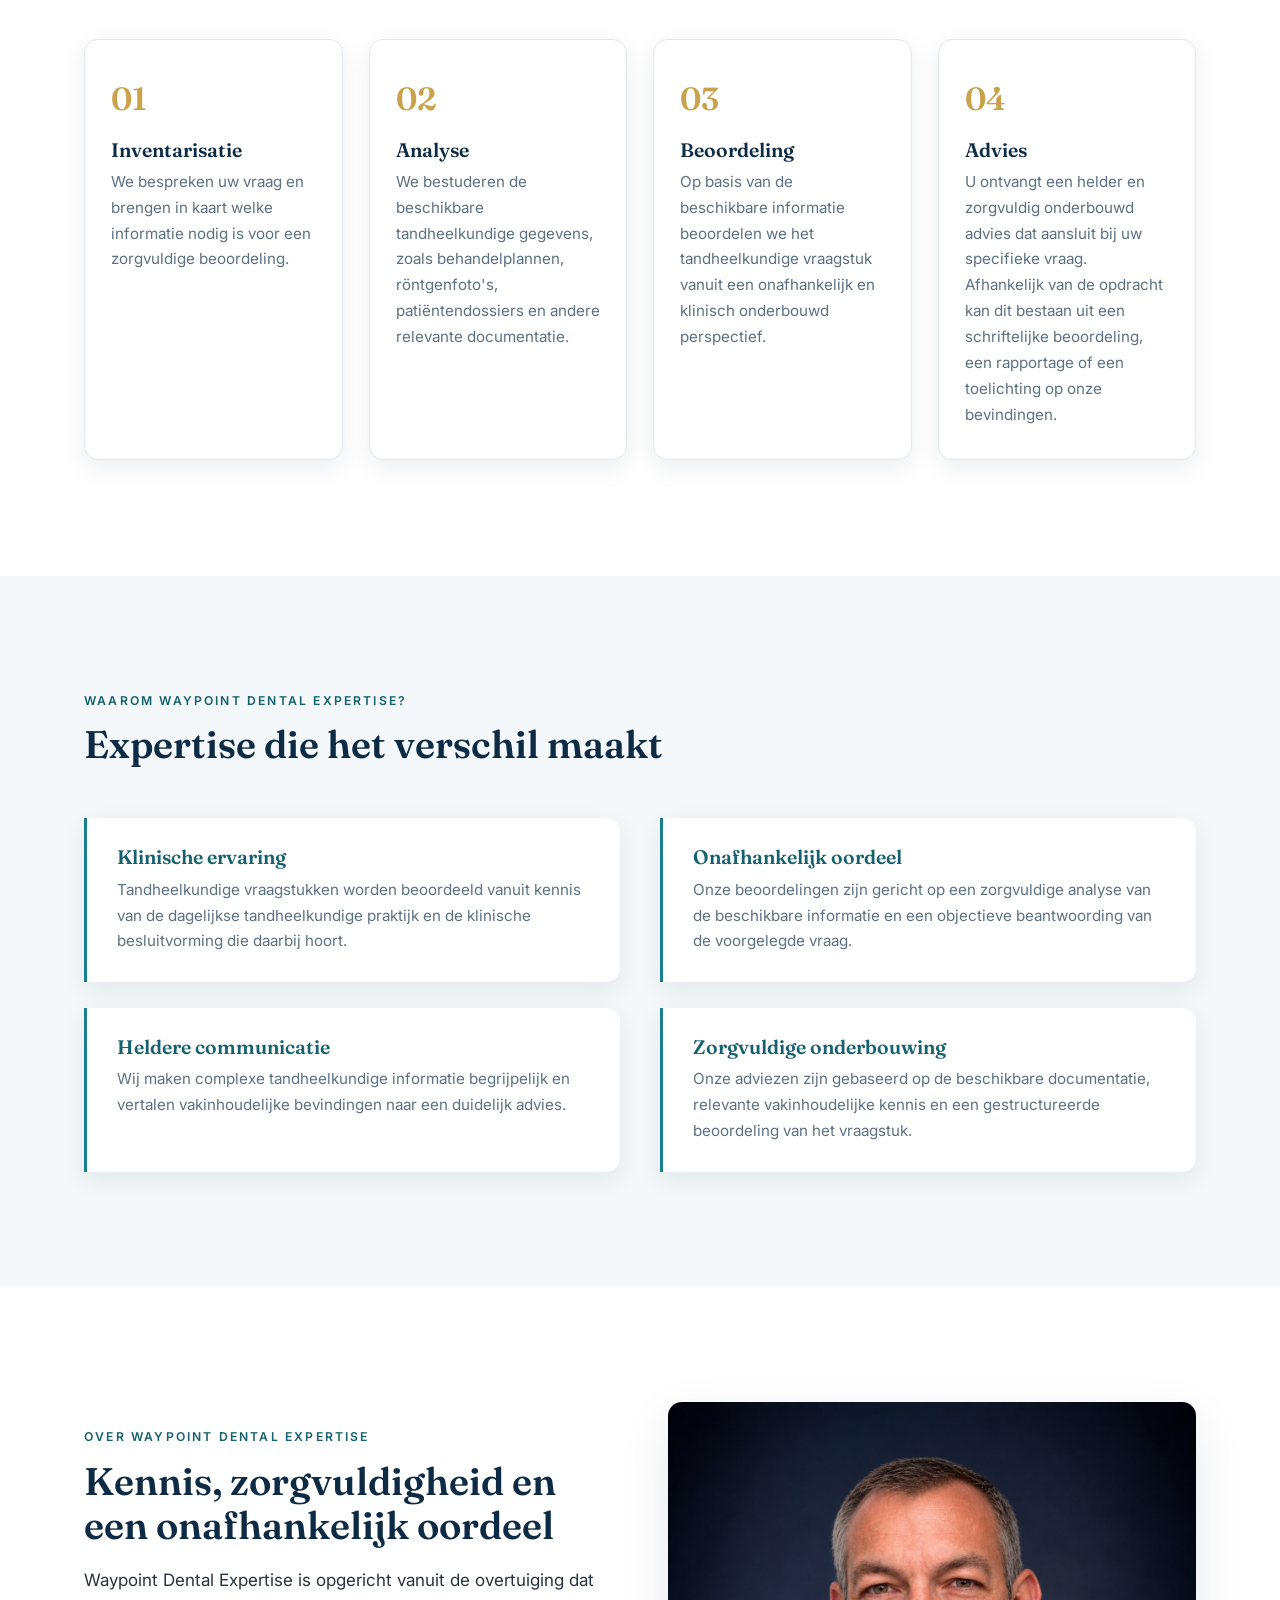
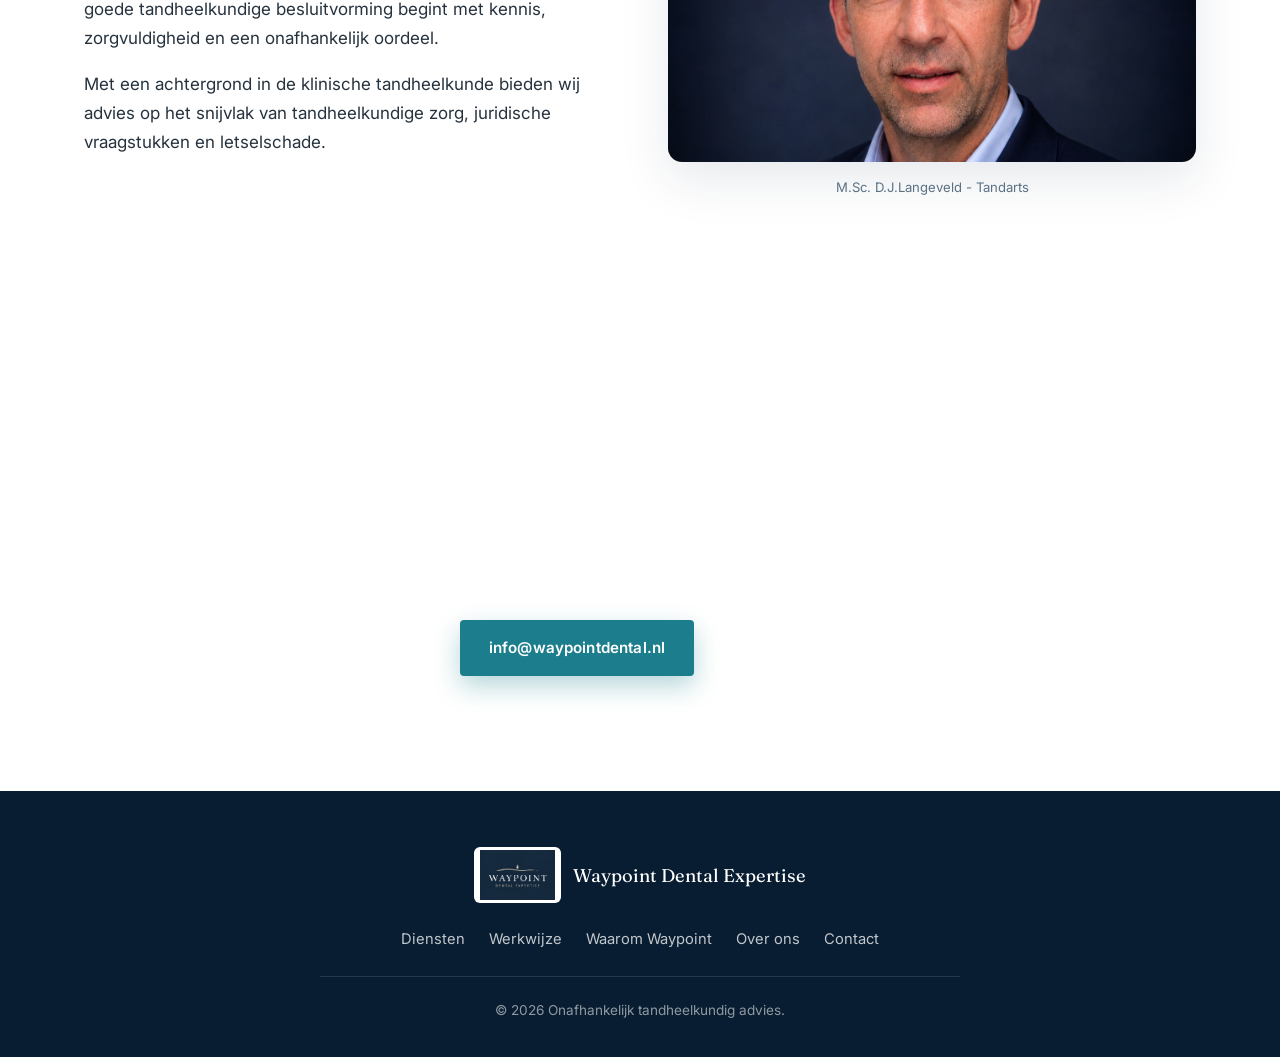
==== commit e1c9bb4a: "Bouw beheerpagina om tot inline tekst-editor (zelfde design als website)" ====
--- a/Admin/index.html
+++ b/Admin/index.html
@@ -3,246 +3,432 @@
 <head>
 <meta charset="UTF-8">
 <meta name="viewport" content="width=device-width, initial-scale=1.0">
-<title>Beheer | Waypoint</title>
+<title>Beheer | Waypoint Dental Expertise</title>
+<link rel="icon" href="../assets/logo.jpeg">
+<link rel="preconnect" href="https://fonts.googleapis.com">
+<link rel="preconnect" href="https://fonts.gstatic.com" crossorigin>
+<link href="https://fonts.googleapis.com/css2?family=Inter:wght@400;500;600;700&family=Fraunces:opsz,wght@9..144,400;9..144,500;9..144,600&display=swap" rel="stylesheet">
+<link rel="stylesheet" href="../styles.css">
 <style>
-:root {
-  --navy: #0d2b45;
-  --teal: #1c7e8c;
-  --text: #26333f;
-  --muted: #5b7183;
-  --line: #e2e9ee;
-  --bg: #f4f8fa;
-}
-* { box-sizing: border-box; }
-body {
-  margin: 0;
-  font-family: "Segoe UI", Inter, system-ui, sans-serif;
-  background: var(--bg);
-  color: var(--text);
-  line-height: 1.55;
-}
-.topbar {
-  background: var(--navy);
-  color: #fff;
-  padding: 26px 24px;
-}
-.topbar h1 { margin: 0 0 8px; font-size: 1.5rem; }
-.topbar p { margin: 0; color: rgba(255,255,255,0.85); max-width: 900px; }
-.topbar code { background: rgba(255,255,255,0.15); padding: 1px 6px; border-radius: 4px; }
-main { max-width: 980px; margin: 0 auto; padding: 24px; }
-form { display: flex; flex-direction: column; gap: 18px; }
-fieldset {
-  border: 1px solid var(--line);
-  border-radius: 10px;
-  background: #fff;
-  padding: 16px 18px 18px;
-  box-shadow: 0 2px 10px rgba(13,43,69,0.06);
-}
-legend { font-weight: 600; color: var(--navy); padding: 0 6px; }
-.group { border-left: 3px solid var(--teal); padding: 4px 12px 12px; margin: 8px 0 0 8px; }
-.group-title { font-size: 0.85rem; color: var(--muted); margin: 8px 0 4px; }
-.field { display: flex; flex-direction: column; gap: 5px; margin-top: 12px; }
-label { font-size: 0.8rem; color: var(--muted); letter-spacing: 0.02em; }
-textarea {
-  width: 100%;
-  border: 1px solid var(--line);
-  border-radius: 8px;
-  padding: 10px 12px;
-  font: inherit;
-  color: var(--text);
-  background: #fff;
-  resize: vertical;
-}
-textarea:focus { outline: 2px solid rgba(28,126,140,0.4); border-color: var(--teal); }
-.bar {
-  position: sticky;
-  bottom: 0;
-  background: #fff;
-  border-top: 1px solid var(--line);
-  padding: 14px 24px;
-  display: flex;
-  flex-wrap: wrap;
-  gap: 14px;
-  align-items: center;
-  justify-content: center;
-}
-.bar button, .bar a.btn {
-  border: 0;
-  cursor: pointer;
-  font: 600 0.95rem "Segoe UI", Inter, sans-serif;
-  padding: 13px 30px;
-  border-radius: 999px;
-  text-decoration: none;
-  display: inline-block;
-  transition: transform 0.15s ease, box-shadow 0.15s ease;
-}
-.btn-primary { background: var(--teal); color: #fff; box-shadow: 0 8px 20px rgba(28,126,140,0.35); }
-.btn-primary:hover { transform: translateY(-2px); }
-.btn-link { background: transparent; color: var(--navy); border: 1px solid var(--line); }
-.btn-link:hover { border-color: var(--teal); }
-.note { color: var(--muted); font-size: 0.85rem; }
-.alert {
-  background: #fff3cd;
-  border: 1px solid #ffe08a;
-  border-radius: 10px;
-  padding: 14px 18px;
-  margin: 16px 0;
-}
-.ok {
-  background: #d4edda;
-  border-color: #b7e0bf;
-}
+  .edit { cursor: text; border-radius: 4px; transition: box-shadow 0.12s ease, background 0.12s ease; }
+  .edit:hover { box-shadow: 0 0 0 2px rgba(28,126,140,0.55); }
+  .edit:focus { outline: none; box-shadow: 0 0 0 3px rgba(28,126,140,0.7); background: rgba(255,255,255,0.12); }
+  .editbar {
+    position: fixed;
+    top: 14px; right: 14px;
+    z-index: 100;
+    display: flex;
+    gap: 10px;
+    align-items: center;
+    background: #fff;
+    border-radius: 999px;
+    box-shadow: 0 10px 30px rgba(13,43,69,0.25);
+    padding: 8px 10px 8px 18px;
+  }
+  .editbar strong { font-size: 0.85rem; color: #0d2b45; }
+  .editbar button {
+    border: 0;
+    cursor: pointer;
+    font: 600 0.9rem Inter, sans-serif;
+    padding: 10px 20px;
+    border-radius: 999px;
+    background: #1c7e8c;
+    color: #fff;
+    transition: transform 0.15s ease, background 0.15s ease;
+  }
+  .editbar button:hover { background: #15626e; transform: translateY(-1px); }
+  .toast {
+    position: fixed;
+    bottom: 22px; left: 50%;
+    transform: translateX(-50%);
+    background: #0d2b45;
+    color: #fff;
+    padding: 12px 22px;
+    border-radius: 10px;
+    font-size: 0.9rem;
+    z-index: 110;
+    box-shadow: 0 12px 34px rgba(13,43,69,0.4);
+    opacity: 0;
+    transition: opacity 0.25s ease, transform 0.25s ease;
+    pointer-events: none;
+  }
+  .toast.show { opacity: 1; transform: translateX(-50%) translateY(-6px); }
+  .toast a { color: #8fd7e1; text-decoration: underline; }
 </style>
 </head>
 <body>
 
-<header class="topbar">
-  <h1>Waypoint — Beheer website</h1>
-  <p>Bewerk de teksten hieronder. Klik daarna op <strong>Download Admin Website.js</strong>, ga naar
-  <code>github.com/Taco481/Waypoint</code> &rarr; open het bestand &ldquo;Admin Website.js&rdquo; &rarr;
-  klik op het <strong>penseel-icoontje</strong> &rarr; vervang alle tekst door de nieuwe inhoud &rarr; onderaan
-  &ldquo;Commit changes&rdquo;. Binnen een minuut staat de site bijgewerkt online.</p>
+<div class="editbar">
+  <strong>Bewerkmodus</strong>
+  <button type="button" id="saveBtn">Download bestand</button>
+</div>
+<div class="toast" id="toast"></div>
+
+<header class="site-header" id="header">
+  <div class="container header-inner">
+    <span class="brand" aria-label="Waypoint Dental Expertise - home">
+      <img src="../assets/logo.jpeg" alt="Waypoint Dental Expertise" class="brand-logo">
+      <span class="brand-text">
+        <span class="brand-name" id="brandName"></span>
+        <span class="brand-sub" id="brandSub"></span>
+      </span>
+    </span>
+    <nav class="nav" id="nav" aria-label="Hoofdnavigatie"></nav>
+  </div>
 </header>
 
-<main>
-  <div class="alert" id="status" hidden></div>
-  <form id="form"></form>
+<main id="top">
+
+  <section class="hero">
+    <div class="hero-bg" aria-hidden="true"></div>
+    <div class="container hero-inner">
+      <p class="eyebrow hero-eyebrow" id="heroEyebrow"></p>
+      <h1 id="heroTitle"></h1>
+      <p class="lead" id="heroLead"></p>
+      <div class="hero-actions" id="heroActions"></div>
+      <ul class="hero-badges" id="heroBadges"></ul>
+    </div>
+  </section>
+
+  <section class="intro section">
+    <div class="container intro-grid">
+      <div class="intro-text">
+        <p class="eyebrow" id="introEyebrow"></p>
+        <h2 id="introTitle"></h2>
+        <p id="introP1"></p>
+        <p id="introP2"></p>
+      </div>
+      <div class="intro-card">
+        <p class="intro-card-quote" id="introCardQuote"></p>
+        <p class="intro-card-sub" id="introCardSub"></p>
+      </div>
+    </div>
+  </section>
+
+  <section id="diensten" class="section section-alt">
+    <div class="container">
+      <div class="section-head">
+        <p class="eyebrow" id="dienstenEyebrow"></p>
+        <h2 id="dienstenTitle"></h2>
+      </div>
+      <div class="cards" id="dienstenCards"></div>
+    </div>
+  </section>
+
+  <section id="werkwijze" class="section">
+    <div class="container">
+      <div class="section-head">
+        <p class="eyebrow" id="werkwijzeEyebrow"></p>
+        <h2 id="werkwijzeTitle"></h2>
+      </div>
+      <ol class="steps" id="werkwijzeSteps"></ol>
+    </div>
+  </section>
+
+  <section id="waarom" class="section section-alt">
+    <div class="container">
+      <div class="section-head">
+        <p class="eyebrow" id="waaromEyebrow"></p>
+        <h2 id="waaromTitle"></h2>
+      </div>
+      <div class="features" id="waaromFeatures"></div>
+    </div>
+  </section>
+
+  <section id="over" class="section over">
+    <div class="container over-grid">
+      <div class="over-text">
+        <p class="eyebrow" id="overEyebrow"></p>
+        <h2 id="overTitle"></h2>
+        <p id="overP1"></p>
+        <p id="overP2"></p>
+      </div>
+      <figure class="over-media">
+        <div class="over-image" aria-hidden="true"></div>
+        <figcaption class="over-caption edit" contenteditable="true" data-path="over.imageCaption" id="overCaption"></figcaption>
+      </figure>
+    </div>
+  </section>
+
+  <section id="contact" class="section cta">
+    <div class="container cta-inner">
+      <h2 id="ctaTitle"></h2>
+      <p id="ctaText"></p>
+      <div class="cta-actions" id="ctaActions"></div>
+    </div>
+  </section>
+
 </main>
 
-<div class="bar">
-  <button type="submit" class="btn-primary" form="form" id="downloadBtn">Download Admin Website.js</button>
-  <a href="../Admin%20Website.js" target="_blank" class="btn btn-link">Bekijk Admin Website.js (leesbaar)</a>
-  <a href="../" target="_blank" class="btn btn-link">Bekijk de website</a>
-</div>
+<footer class="site-footer">
+  <div class="container footer-inner">
+    <div class="footer-brand">
+      <img src="../assets/logo.jpeg" alt="Waypoint Dental Expertise" class="footer-logo">
+      <span class="edit" id="footerBrandName"></span>
+    </div>
+    <nav class="footer-nav" id="footerNav" aria-label="Voetnavigatie"></nav>
+    <p class="footer-copy">&copy; <span id="year"></span> <span class="edit" id="footerCopy"></span></p>
+  </div>
+</footer>
 
 <script src="../Admin%20Website.js"></script>
 <script>
 (function () {
-  var C = (typeof WAYPOINT_CONTENT !== "undefined") ? WAYPOINT_CONTENT : null;
-  var status = document.getElementById("status");
+  var C = window.WAYPOINT_CONTENT;
+  var $ = function (id) { return document.getElementById(id); };
 
   if (!C) {
-    status.hidden = false;
-    status.classList.remove("ok");
-    status.textContent = "Kon de huidige inhoud niet laden. Open deze pagina via het Waypoint-domein en ververs de pagina.";
-    status.style.display = "block";
+    alert("Kon de inhoud niet laden. Open deze pagina via de website en ververs.");
     return;
   }
 
-  var LABELS = {
-    name: "Naam",
-    subtitle: "Ondertitel",
-    label: "Label",
-    href: "Link naar",
-    eyebrow: "Bovenkopje",
-    title: "Titel",
-    lead: "Intro alinea",
-    paragraph1: "Alinea 1",
-    paragraph2: "Alinea 2",
-    cardQuote: "Citaat in kaart",
-    cardSub: "Onderschrift kaart",
-    sub: "Overschrift",
-    text: "Tekst",
-    paragraphs: "Tekstblokken",
-    highlight: "Uitgelicht (optioneel)",
-    icon: "Icoon (niet wijzigen)",
-    links: "Menu onderdelen",
-    contact: "Contact menu",
-    steps: "Stappen",
-    features: "Redenen",
-    cards: "Kaarten (dienstverlening)",
-    imageCaption: "Bijschrift foto",
-    email: "E-mailadres",
-    emailLabel: "E-mail tekst op knop",
-    phone: "Telefoonnummer",
-    phoneLabel: "Telefoon tekst op knop",
-    copy: "Tekst in voettekst",
-    header: "Kop (header)",
-    nav: "Menu",
-    hero: "Eerste scherm",
-    intro: "Inleiding",
-    diensten: "Onze dienstverlening",
-    werkwijze: "Onze werkwijze",
-    waarom: "Waarom Waypoint",
-    over: "Over ons",
-    contactBlock: "Contact",
-    footer: "Voettekst"
+  function setEditable(idOrEl, path) {
+    var el = typeof idOrEl === "string" ? $(idOrEl) : idOrEl;
+    if (!el) return;
+    el.classList.add("edit");
+    el.setAttribute("contenteditable", "true");
+    el.setAttribute("data-path", path);
+  }
+
+  function setText(id, text) {
+    var el = $(id);
+    if (el) el.textContent = text;
+  }
+
+  var ICONS = {
+    advocaat: '<svg viewBox="0 0 24 24" fill="none" stroke="currentColor" stroke-width="1.6"><path d="M12 3v18M5 8h14M5 8l-2 6a3 3 0 0 0 6 0L7 8M19 8l-2 6a3 3 0 0 0 6 0l-2-6"/></svg>',
+    verzekeraar: '<svg viewBox="0 0 24 24" fill="none" stroke="currentColor" stroke-width="1.6"><path d="M12 3l7 3v6c0 4.5-3 7.5-7 9-4-1.5-7-4.5-7-9V6l7-3z"/><path d="M9 12l2 2 4-4"/></svg>',
+    particulier: '<svg viewBox="0 0 24 24" fill="none" stroke="currentColor" stroke-width="1.6"><circle cx="12" cy="8" r="4"/><path d="M4 21c0-4 3.6-7 8-7s8 3 8 7"/></svg>'
   };
-
-  function humanize(path) {
-    var keys = path.split(".");
-    var key = keys[keys.length - 1];
-    if (LABELS[key]) return LABELS[key];
-    return key.charAt(0).toUpperCase() + key.slice(1);
-  }
-
-  function addInput(parent, path, value) {
-    var wrap = document.createElement("div");
-    wrap.className = "field";
-
-    var label = document.createElement("label");
-    label.textContent = humanize(path);
-
-    var ta = document.createElement("textarea");
-    ta.rows = Math.max(2, Math.min(8, Math.ceil(String(value).length / 90)));
-    ta.value = value === null || typeof value === "undefined" ? "" : String(value);
-    ta.dataset.path = path;
-
-    if (/\.icon$/.test(path)) ta.disabled = true;
-
-    wrap.appendChild(label);
-    wrap.appendChild(ta);
-    parent.appendChild(wrap);
-  }
-
-  function build(parent, obj, prefix) {
-    Object.keys(obj).forEach(function (key) {
-      var path = prefix ? prefix + "." + key : key;
-      var val = obj[key];
-
-      if (typeof val === "string") {
-        addInput(parent, path, val);
-      } else if (Array.isArray(val)) {
-        var fs = document.createElement("fieldset");
-        var legend = document.createElement("legend");
-        legend.textContent = humanize(path);
-        fs.appendChild(legend);
-
-        val.forEach(function (item, i) {
-          if (item && typeof item === "object") {
-            var sub = document.createElement("div");
-            sub.className = "group";
-            var gTitle = document.createElement("div");
-            gTitle.className = "group-title";
-            gTitle.textContent = (i + 1) + ". " + humanize(path);
-            sub.appendChild(gTitle);
-            build(sub, item, path + "." + i);
-            fs.appendChild(sub);
-          } else {
-            addInput(fs, path + "." + i, item);
-          }
-        });
-
-        parent.appendChild(fs);
-      } else if (val && typeof val === "object") {
-        var fs = document.createElement("fieldset");
-        var legend = document.createElement("legend");
-        legend.textContent = humanize(path);
-        fs.appendChild(legend);
-        build(fs, val, path);
-        parent.appendChild(fs);
+  var DEFAULT_ICON = ICONS.advocaat;
+
+  function render() {
+    setText("brandName", C.header.name);
+    setEditable("brandName", "header.name");
+    setText("brandSub", C.header.subtitle);
+    setEditable("brandSub", "header.subtitle");
+
+    var nav = $("nav");
+    nav.innerHTML = "";
+    nav.addEventListener("click", function (e) { e.preventDefault(); });
+    C.nav.links.forEach(function (link, i) {
+      var a = document.createElement("a");
+      a.href = link.href;
+      a.textContent = link.label;
+      setEditable(a, "nav.links." + i + ".label");
+      nav.appendChild(a);
+    });
+    var cta = document.createElement("a");
+    cta.href = C.nav.contact.href;
+    cta.textContent = C.nav.contact.label;
+    cta.className = "nav-cta";
+    setEditable(cta, "nav.contact.label");
+    nav.appendChild(cta);
+
+    setText("heroEyebrow", C.hero.eyebrow);
+    setEditable("heroEyebrow", "hero.eyebrow");
+    setText("heroTitle", C.hero.title);
+    setEditable("heroTitle", "hero.title");
+    setText("heroLead", C.hero.lead);
+    setEditable("heroLead", "hero.lead");
+
+    var heroActions = $("heroActions");
+    heroActions.innerHTML = "";
+    [["heroCtaPrimary", C.hero.ctaPrimary], ["heroCtaSecondary", C.hero.ctaSecondary]].forEach(function (pair) {
+      var a = document.createElement("a");
+      a.className = pair[0] === "heroCtaPrimary" ? "btn btn-primary" : "btn btn-ghost";
+      a.href = pair[1].href;
+      a.textContent = pair[1].label;
+      setEditable(a, pair[0] === "heroCtaPrimary" ? "hero.ctaPrimary.label" : "hero.ctaSecondary.label");
+      heroActions.appendChild(a);
+    });
+    heroActions.addEventListener("click", function (e) { e.preventDefault(); });
+
+    var badges = $("heroBadges");
+    badges.innerHTML = "";
+    C.hero.badges.forEach(function (b, i) {
+      var li = document.createElement("li");
+      li.textContent = b;
+      setEditable(li, "hero.badges." + i);
+      badges.appendChild(li);
+    });
+
+    setText("introEyebrow", C.intro.eyebrow);
+    setEditable("introEyebrow", "intro.eyebrow");
+    setText("introTitle", C.intro.title);
+    setEditable("introTitle", "intro.title");
+    setText("introP1", C.intro.paragraph1);
+    setEditable("introP1", "intro.paragraph1");
+    setText("introP2", C.intro.paragraph2);
+    setEditable("introP2", "intro.paragraph2");
+    setText("introCardQuote", C.intro.cardQuote);
+    setEditable("introCardQuote", "intro.cardQuote");
+    setText("introCardSub", C.intro.cardSub);
+    setEditable("introCardSub", "intro.cardSub");
+
+    setText("dienstenEyebrow", C.diensten.eyebrow);
+    setEditable("dienstenEyebrow", "diensten.eyebrow");
+    setText("dienstenTitle", C.diensten.title);
+    setEditable("dienstenTitle", "diensten.title");
+
+    var cards = $("dienstenCards");
+    C.diensten.cards.forEach(function (card, i) {
+      var base = "diensten.cards." + i;
+
+      var article = document.createElement("article");
+      article.className = "card";
+
+      var icon = document.createElement("div");
+      icon.className = "card-icon";
+      icon.setAttribute("aria-hidden", "true");
+      icon.innerHTML = ICONS[card.icon] || DEFAULT_ICON;
+      article.appendChild(icon);
+
+      var h3 = document.createElement("h3");
+      h3.textContent = card.title;
+      setEditable(h3, base + ".title");
+      article.appendChild(h3);
+
+      var sub = document.createElement("p");
+      sub.className = "card-sub";
+      sub.textContent = card.sub;
+      setEditable(sub, base + ".sub");
+      article.appendChild(sub);
+
+      card.paragraphs.forEach(function (p, j) {
+        var pEl = document.createElement("p");
+        pEl.textContent = p;
+        setEditable(pEl, base + ".paragraphs." + j);
+        article.appendChild(pEl);
+      });
+
+      if (card.highlight) {
+        var hi = document.createElement("p");
+        hi.className = "card-highlight";
+        hi.textContent = card.highlight;
+        setEditable(hi, base + ".highlight");
+        article.appendChild(hi);
       }
-    });
-  }
-
-  build(document.getElementById("form"), C, "");
-
-  document.getElementById("form").addEventListener("submit", function (e) {
-    e.preventDefault();
-
+
+      cards.appendChild(article);
+    });
+
+    setText("werkwijzeEyebrow", C.werkwijze.eyebrow);
+    setEditable("werkwijzeEyebrow", "werkwijze.eyebrow");
+    setText("werkwijzeTitle", C.werkwijze.title);
+    setEditable("werkwijzeTitle", "werkwijze.title");
+
+    var steps = $("werkwijzeSteps");
+    C.werkwijze.steps.forEach(function (step, i) {
+      var li = document.createElement("li");
+      li.className = "step";
+
+      var num = document.createElement("span");
+      num.className = "step-num";
+      num.textContent = "0" + (i + 1);
+      li.appendChild(num);
+
+      var h3 = document.createElement("h3");
+      h3.textContent = step.title;
+      setEditable(h3, "werkwijze.steps." + i + ".title");
+      li.appendChild(h3);
+
+      var p = document.createElement("p");
+      p.textContent = step.text;
+      setEditable(p, "werkwijze.steps." + i + ".text");
+      li.appendChild(p);
+
+      steps.appendChild(li);
+    });
+
+    setText("waaromEyebrow", C.waarom.eyebrow);
+    setEditable("waaromEyebrow", "waarom.eyebrow");
+    setText("waaromTitle", C.waarom.title);
+    setEditable("waaromTitle", "waarom.title");
+
+    var features = $("waaromFeatures");
+    C.waarom.features.forEach(function (feature, i) {
+      var div = document.createElement("div");
+      div.className = "feature";
+
+      var h3 = document.createElement("h3");
+      h3.textContent = feature.title;
+      setEditable(h3, "waarom.features." + i + ".title");
+      div.appendChild(h3);
+
+      var p = document.createElement("p");
+      p.textContent = feature.text;
+      setEditable(p, "waarom.features." + i + ".text");
+      div.appendChild(p);
+
+      features.appendChild(div);
+    });
+
+    setText("overEyebrow", C.over.eyebrow);
+    setEditable("overEyebrow", "over.eyebrow");
+    setText("overTitle", C.over.title);
+    setEditable("overTitle", "over.title");
+    setText("overP1", C.over.paragraph1);
+    setEditable("overP1", "over.paragraph1");
+    setText("overP2", C.over.paragraph2);
+    setEditable("overP2", "over.paragraph2");
+    setText("overCaption", C.over.imageCaption);
+
+    setText("ctaTitle", C.contact.title);
+    setEditable("ctaTitle", "contact.title");
+    setText("ctaText", C.contact.text);
+    setEditable("ctaText", "contact.text");
+
+    var ctaActions = $("ctaActions");
+    ctaActions.innerHTML = "";
+    [
+      ["ctaEmail", C.contact.emailLabel, "email"],
+      ["ctaPhone", C.contact.phoneLabel, "phone"]
+    ].forEach(function (pair) {
+      var a = document.createElement("a");
+      a.className = pair[2] === "email" ? "btn btn-primary" : "btn btn-ghost-light";
+      a.href = pair[2] === "email" ? "mailto:" + C.contact.email : "tel:" + C.contact.phone;
+      a.textContent = pair[1];
+      setEditable(a, "contact." + pair[2] + "Label");
+      ctaActions.appendChild(a);
+    });
+    ctaActions.addEventListener("click", function (e) { e.preventDefault(); });
+
+    setText("footerBrandName", C.footer.name);
+    setText("footerCopy", C.footer.copy);
+    setText("year", new Date().getFullYear());
+
+    var footerNav = $("footerNav");
+    footerNav.innerHTML = "";
+    footerNav.addEventListener("click", function (e) { e.preventDefault(); });
+    C.nav.links.forEach(function (link, i) {
+      var a = document.createElement("a");
+      a.href = link.href;
+      a.textContent = link.label;
+      setEditable(a, "nav.links." + i + ".label");
+      footerNav.appendChild(a);
+    });
+    var c = document.createElement("a");
+    c.href = C.nav.contact.href;
+    c.textContent = C.nav.contact.label;
+    setEditable(c, "nav.contact.label");
+    footerNav.appendChild(c);
+  }
+
+  render();
+
+  document.querySelectorAll("a[href^='#']").forEach(function (a) {
+    a.addEventListener("click", function (e) { e.preventDefault(); });
+  });
+
+  function cleanText(s) {
+    return s.replace(/\u00a0/g, " ").replace(/[ \t]+\n/g, "\n").replace(/\n{3,}/g, "\n\n").trim();
+  }
+
+  function collect() {
     var out = {};
-    document.querySelectorAll("#form textarea").forEach(function (ta) {
-      var parts = ta.dataset.path.split(".");
+    document.querySelectorAll("[data-path]").forEach(function (el) {
+      var parts = el.dataset.path.split(".");
       var cur = out;
       for (var i = 0; i < parts.length - 1; i++) {
         var next = parts[i + 1];
@@ -250,9 +436,20 @@
         if (typeof cur[parts[i]] === "undefined") cur[parts[i]] = isIndex ? [] : {};
         cur = cur[parts[i]];
       }
-      cur[parts[parts.length - 1]] = ta.value;
-    });
-
+      cur[parts[parts.length - 1]] = cleanText(el.textContent);
+    });
+    return out;
+  }
+
+  function showToast(msg) {
+    var t = $("#toast");
+    t.innerHTML = msg;
+    t.classList.add("show");
+    setTimeout(function () { t.classList.remove("show"); }, 6000);
+  }
+
+  function save() {
+    var out = collect();
     var header = [
       "// ============================================================================",
       "// WAYPOINT DENTAL EXPERTISE - INHOUD VAN DE WEBSITE",
@@ -273,15 +470,17 @@
     a.download = "Admin Website.js";
     document.body.appendChild(a);
     a.click();
-    setTimeout(function () {
-      URL.revokeObjectURL(a.href);
-      a.remove();
-    }, 500);
-
-    status.hidden = false;
-    status.classList.add("ok");
-    status.textContent = "Download gereed! Vervang nu op GitHub het bestand Admin Website.js en klik op Commit changes.";
-    status.style.display = "block";
+    setTimeout(function () { URL.revokeObjectURL(a.href); a.remove(); }, 500);
+
+    showToast("Bestand is gedownload. Nu op GitHub vervangen: <strong>Admin Website.js</strong> openen &rarr; penseel-icoon &rarr; alles vervangen &rarr; Commit changes. <a href='https://github.com/Taco481/Waypoint/blob/main/Admin%20Website.js' target='_blank'>Ga naar bestand</a>");
+  }
+
+  $("#saveBtn").addEventListener("click", save);
+  document.addEventListener("keydown", function (e) {
+    if ((e.ctrlKey || e.metaKey) && e.key === "s") {
+      e.preventDefault();
+      save();
+    }
   });
 })();
 </script>
--- a/styles.css
+++ b/styles.css
@@ -0,0 +1,480 @@
+:root {
+  --navy: #0d2b45;
+  --navy-deep: #081d31;
+  --teal: #1c7e8c;
+  --teal-dark: #15626e;
+  --gold: #c9a24b;
+  --text: #26333f;
+  --muted: #5b7183;
+  --line: #e2e9ee;
+  --bg: #ffffff;
+  --bg-alt: #f4f8fa;
+  --radius: 14px;
+  --shadow: 0 18px 50px rgba(13, 43, 69, 0.10);
+  --shadow-sm: 0 8px 24px rgba(13, 43, 69, 0.08);
+  --maxw: 1160px;
+  --font-body: "Inter", system-ui, -apple-system, "Segoe UI", Roboto, sans-serif;
+  --font-head: "Fraunces", Georgia, "Times New Roman", serif;
+}
+
+* { box-sizing: border-box; }
+
+html { scroll-behavior: smooth; }
+
+body {
+  margin: 0;
+  font-family: var(--font-body);
+  color: var(--text);
+  background: var(--bg);
+  line-height: 1.7;
+  font-size: 17px;
+  -webkit-font-smoothing: antialiased;
+}
+
+img { max-width: 100%; display: block; }
+
+a { color: var(--teal-dark); text-decoration: none; }
+
+h1, h2, h3 {
+  font-family: var(--font-head);
+  color: var(--navy);
+  line-height: 1.15;
+  font-weight: 600;
+  margin: 0 0 0.5em;
+}
+
+h1 { font-size: clamp(2.1rem, 4.4vw, 3.4rem); letter-spacing: -0.01em; }
+h2 { font-size: clamp(1.7rem, 3vw, 2.4rem); }
+h3 { font-size: 1.22rem; margin-bottom: 0.4em; }
+
+p { margin: 0 0 1em; }
+
+.container {
+  width: 100%;
+  max-width: var(--maxw);
+  margin: 0 auto;
+  padding: 0 24px;
+}
+
+.section { padding: clamp(64px, 9vw, 116px) 0; }
+.section-alt { background: var(--bg-alt); }
+
+.eyebrow {
+  text-transform: uppercase;
+  letter-spacing: 0.18em;
+  font-size: 0.76rem;
+  font-weight: 600;
+  color: var(--teal-dark);
+  margin-bottom: 0.9em;
+}
+
+.section-head { max-width: 720px; margin-bottom: 52px; }
+
+/* ---------- Buttons ---------- */
+.btn {
+  display: inline-flex;
+  align-items: center;
+  justify-content: center;
+  gap: 8px;
+  padding: 14px 28px;
+  border-radius: 999px;
+  font-weight: 600;
+  font-size: 0.95rem;
+  letter-spacing: 0.01em;
+  transition: transform 0.2s ease, box-shadow 0.2s ease, background 0.2s ease, color 0.2s ease;
+  border: 1px solid transparent;
+  cursor: pointer;
+}
+.btn-primary {
+  background: var(--teal);
+  color: #fff;
+  box-shadow: 0 10px 26px rgba(28, 126, 140, 0.32);
+}
+.btn-primary:hover { background: var(--teal-dark); transform: translateY(-2px); }
+.btn-ghost {
+  background: rgba(255, 255, 255, 0.85);
+  color: var(--navy);
+  border-color: rgba(13, 43, 69, 0.18);
+}
+.btn-ghost:hover { background: #fff; transform: translateY(-2px); }
+.btn-ghost-light {
+  background: transparent;
+  color: #fff;
+  border-color: rgba(255, 255, 255, 0.55);
+}
+.btn-ghost-light:hover { background: rgba(255, 255, 255, 0.14); transform: translateY(-2px); }
+
+/* ---------- Header ---------- */
+.site-header {
+  position: fixed;
+  top: 0; left: 0; right: 0;
+  z-index: 50;
+  transition: background 0.3s ease, box-shadow 0.3s ease, padding 0.3s ease;
+  padding: 14px 0;
+}
+.site-header.scrolled {
+  background: rgba(255, 255, 255, 0.94);
+  backdrop-filter: blur(10px);
+  box-shadow: 0 6px 26px rgba(13, 43, 69, 0.09);
+  padding: 8px 0;
+}
+.header-inner {
+  display: flex;
+  align-items: center;
+  justify-content: space-between;
+  gap: 20px;
+}
+.brand { display: flex; align-items: center; gap: 12px; }
+.brand-logo {
+  height: 66px;
+  width: auto;
+  border-radius: 8px;
+  object-fit: contain;
+  background: #fff;
+  padding: 4px 8px;
+  box-shadow: var(--shadow-sm);
+}
+.brand-text { display: flex; flex-direction: column; line-height: 1.05; }
+.brand-name {
+  font-family: var(--font-head);
+  font-weight: 600;
+  font-size: 1.35rem;
+  color: var(--navy);
+  white-space: nowrap;
+}
+.brand-sub {
+  font-size: 0.74rem;
+  letter-spacing: 0.16em;
+  text-transform: uppercase;
+  color: var(--muted);
+}
+.nav { display: flex; align-items: center; gap: 30px; }
+.nav a {
+  color: var(--navy);
+  font-weight: 500;
+  font-size: 0.95rem;
+  position: relative;
+}
+.nav a::after {
+  content: "";
+  position: absolute;
+  left: 0; bottom: -6px;
+  width: 0; height: 2px;
+  background: var(--teal);
+  transition: width 0.25s ease;
+}
+.nav a:hover::after { width: 100%; }
+.nav-cta {
+  background: var(--navy);
+  color: #fff !important;
+  padding: 10px 22px;
+  border-radius: 999px;
+}
+.nav-cta::after { display: none; }
+.nav-cta:hover { background: var(--teal); }
+
+.nav-toggle {
+  display: none;
+  flex-direction: column;
+  gap: 5px;
+  background: none;
+  border: 0;
+  padding: 8px;
+  cursor: pointer;
+}
+.nav-toggle span {
+  width: 26px; height: 2px;
+  background: var(--navy);
+  border-radius: 2px;
+  transition: transform 0.25s ease, opacity 0.25s ease;
+}
+.nav-toggle.active span:nth-child(1) { transform: translateY(7px) rotate(45deg); }
+.nav-toggle.active span:nth-child(2) { opacity: 0; }
+.nav-toggle.active span:nth-child(3) { transform: translateY(-7px) rotate(-45deg); }
+
+/* ---------- Hero ---------- */
+.hero {
+  position: relative;
+  padding: clamp(140px, 20vw, 200px) 0 clamp(80px, 11vw, 130px);
+  color: #fff;
+  overflow: hidden;
+}
+.hero-bg {
+  position: absolute;
+  inset: 0;
+  background-image: url("assets/background-1.jpeg");
+  background-size: cover;
+  background-position: center;
+  z-index: -2;
+}
+.hero::before {
+  content: "";
+  position: absolute;
+  inset: 0;
+  background: linear-gradient(105deg, rgba(8, 29, 49, 0.94) 18%, rgba(13, 43, 69, 0.78) 55%, rgba(21, 98, 110, 0.55) 100%);
+  z-index: -1;
+}
+.hero-inner { max-width: 780px; }
+.hero .eyebrow { color: #8fd7e1; }
+.hero h1 { color: #fff; margin-bottom: 0.5em; }
+.hero .lead {
+  font-size: clamp(1.02rem, 1.6vw, 1.17rem);
+  color: rgba(255, 255, 255, 0.9);
+  max-width: 640px;
+}
+.hero-actions { display: flex; flex-wrap: wrap; gap: 14px; margin-top: 30px; }
+.hero-badges {
+  list-style: none;
+  display: flex;
+  flex-wrap: wrap;
+  gap: 12px;
+  padding: 0;
+  margin: 42px 0 0;
+}
+.hero-badges li {
+  padding: 8px 20px;
+  border: 1px solid rgba(255, 255, 255, 0.35);
+  border-radius: 999px;
+  font-size: 0.85rem;
+  letter-spacing: 0.06em;
+  text-transform: uppercase;
+  font-weight: 500;
+}
+
+/* ---------- Intro ---------- */
+.intro-grid {
+  display: grid;
+  grid-template-columns: 1.6fr 1fr;
+  gap: 56px;
+  align-items: center;
+}
+.intro-text h2 { margin-bottom: 0.6em; }
+.intro-card {
+  background: linear-gradient(160deg, var(--navy), var(--teal-dark));
+  color: #fff;
+  border-radius: var(--radius);
+  padding: 40px 34px;
+  box-shadow: var(--shadow);
+}
+.intro-card-quote {
+  font-family: var(--font-head);
+  font-size: 1.5rem;
+  line-height: 1.3;
+  margin-bottom: 12px;
+}
+.intro-card-sub { color: rgba(255, 255, 255, 0.78); margin: 0; font-size: 0.95rem; }
+
+/* ---------- Cards ---------- */
+.cards {
+  display: grid;
+  grid-template-columns: repeat(3, 1fr);
+  gap: 26px;
+}
+.card {
+  background: #fff;
+  border: 1px solid var(--line);
+  border-radius: var(--radius);
+  padding: 34px 30px;
+  box-shadow: var(--shadow-sm);
+  transition: transform 0.25s ease, box-shadow 0.25s ease;
+  display: flex;
+  flex-direction: column;
+}
+.card:hover { transform: translateY(-6px); box-shadow: var(--shadow); }
+.card-icon {
+  width: 52px; height: 52px;
+  border-radius: 12px;
+  background: rgba(28, 126, 140, 0.1);
+  color: var(--teal-dark);
+  display: grid;
+  place-items: center;
+  margin-bottom: 20px;
+}
+.card-icon svg { width: 26px; height: 26px; }
+.card-sub {
+  color: var(--teal-dark);
+  font-weight: 600;
+  font-size: 0.95rem;
+  margin-bottom: 1em;
+}
+.card p:last-child { margin-bottom: 0; }
+.card-highlight {
+  margin-top: auto;
+  padding-top: 16px;
+  border-top: 1px solid var(--line);
+  font-weight: 600;
+  color: var(--navy);
+}
+
+/* ---------- Steps ---------- */
+.steps {
+  list-style: none;
+  padding: 0;
+  margin: 0;
+  display: grid;
+  grid-template-columns: repeat(4, 1fr);
+  gap: 26px;
+}
+.step {
+  background: #fff;
+  border: 1px solid var(--line);
+  border-radius: var(--radius);
+  padding: 32px 26px;
+  position: relative;
+  box-shadow: var(--shadow-sm);
+}
+.step-num {
+  font-family: var(--font-head);
+  font-size: 2rem;
+  font-weight: 600;
+  color: var(--gold);
+  display: block;
+  margin-bottom: 12px;
+}
+.step p { color: var(--muted); margin: 0; font-size: 0.95rem; }
+
+/* ---------- Features ---------- */
+.features {
+  display: grid;
+  grid-template-columns: repeat(2, 1fr);
+  gap: 26px 40px;
+}
+.feature {
+  padding: 28px 30px;
+  border-left: 3px solid var(--teal);
+  background: #fff;
+  border-radius: 0 var(--radius) var(--radius) 0;
+  box-shadow: var(--shadow-sm);
+}
+.feature h3 { color: var(--teal-dark); }
+.feature p { margin: 0; color: var(--muted); font-size: 0.95rem; }
+
+/* ---------- Over ---------- */
+.over-grid {
+  display: grid;
+  grid-template-columns: 1fr 1fr;
+  gap: 56px;
+  align-items: center;
+}
+.over-media {
+  display: flex;
+  flex-direction: column;
+  gap: 14px;
+  margin: 0;
+}
+.over-image {
+  flex: 1;
+  min-height: 360px;
+  border-radius: var(--radius);
+  background-image: url("assets/langeveld.jpeg");
+  background-size: cover;
+  background-position: center top;
+  box-shadow: var(--shadow);
+}
+.over-caption {
+  font-size: 0.82rem;
+  color: var(--muted);
+  text-align: center;
+}
+
+/* ---------- CTA ---------- */
+.cta {
+  position: relative;
+  color: #fff;
+  background-image: linear-gradient(120deg, rgba(8, 29, 49, 0.95), rgba(21, 98, 110, 0.85)), url("assets/background-3.jpeg");
+  background-size: cover;
+  background-position: center;
+  background-attachment: fixed;
+}
+.cta-inner { max-width: 720px; text-align: center; margin: 0 auto; }
+.cta h2 { color: #fff; }
+.cta p { color: rgba(255, 255, 255, 0.88); }
+.cta-actions {
+  display: flex;
+  gap: 14px;
+  justify-content: center;
+  flex-wrap: wrap;
+  margin-top: 26px;
+}
+
+/* ---------- Footer ---------- */
+.site-footer {
+  background: var(--navy-deep);
+  color: rgba(255, 255, 255, 0.75);
+  padding: 56px 0 34px;
+}
+.footer-inner {
+  display: grid;
+  gap: 24px;
+  text-align: center;
+  justify-items: center;
+}
+.footer-brand {
+  display: flex;
+  align-items: center;
+  gap: 12px;
+  color: #fff;
+  font-family: var(--font-head);
+  font-size: 1.15rem;
+}
+.footer-logo {
+  height: 56px;
+  width: auto;
+  border-radius: 6px;
+  background: #fff;
+  padding: 3px 6px;
+}
+.footer-nav { display: flex; flex-wrap: wrap; gap: 24px; justify-content: center; }
+.footer-nav a { color: rgba(255, 255, 255, 0.75); font-size: 0.92rem; }
+.footer-nav a:hover { color: #fff; }
+.footer-copy {
+  margin: 0;
+  font-size: 0.85rem;
+  color: rgba(255, 255, 255, 0.55);
+  border-top: 1px solid rgba(255, 255, 255, 0.12);
+  padding-top: 22px;
+  width: 100%;
+  max-width: 640px;
+}
+
+/* ---------- Reveal animation ---------- */
+.reveal { opacity: 0; transform: translateY(24px); transition: opacity 0.7s ease, transform 0.7s ease; }
+.reveal.visible { opacity: 1; transform: none; }
+
+/* ---------- Responsive ---------- */
+@media (max-width: 960px) {
+  .intro-grid, .over-grid { grid-template-columns: 1fr; gap: 34px; }
+  .cards { grid-template-columns: 1fr; }
+  .steps { grid-template-columns: repeat(2, 1fr); }
+  .features { grid-template-columns: 1fr; gap: 20px; }
+  .cta { background-attachment: scroll; }
+}
+
+@media (max-width: 720px) {
+  .brand-text { display: none; }
+  .nav-toggle { display: flex; }
+  .nav {
+    position: fixed;
+    top: 0; right: 0;
+    height: 100vh;
+    width: min(300px, 82vw);
+    flex-direction: column;
+    align-items: flex-start;
+    justify-content: center;
+    gap: 26px;
+    background: #fff;
+    padding: 40px 34px;
+    box-shadow: -18px 0 50px rgba(13, 43, 69, 0.18);
+    transform: translateX(105%);
+    transition: transform 0.35s ease;
+    z-index: 60;
+  }
+  .nav.open { transform: translateX(0); }
+  .nav a { font-size: 1.1rem; }
+  .nav-cta { width: 100%; text-align: center; }
+  .nav-toggle { z-index: 70; }
+  .steps { grid-template-columns: 1fr; }
+  .hero-badges { margin-top: 30px; }
+}
+
+body.no-scroll { overflow: hidden; }
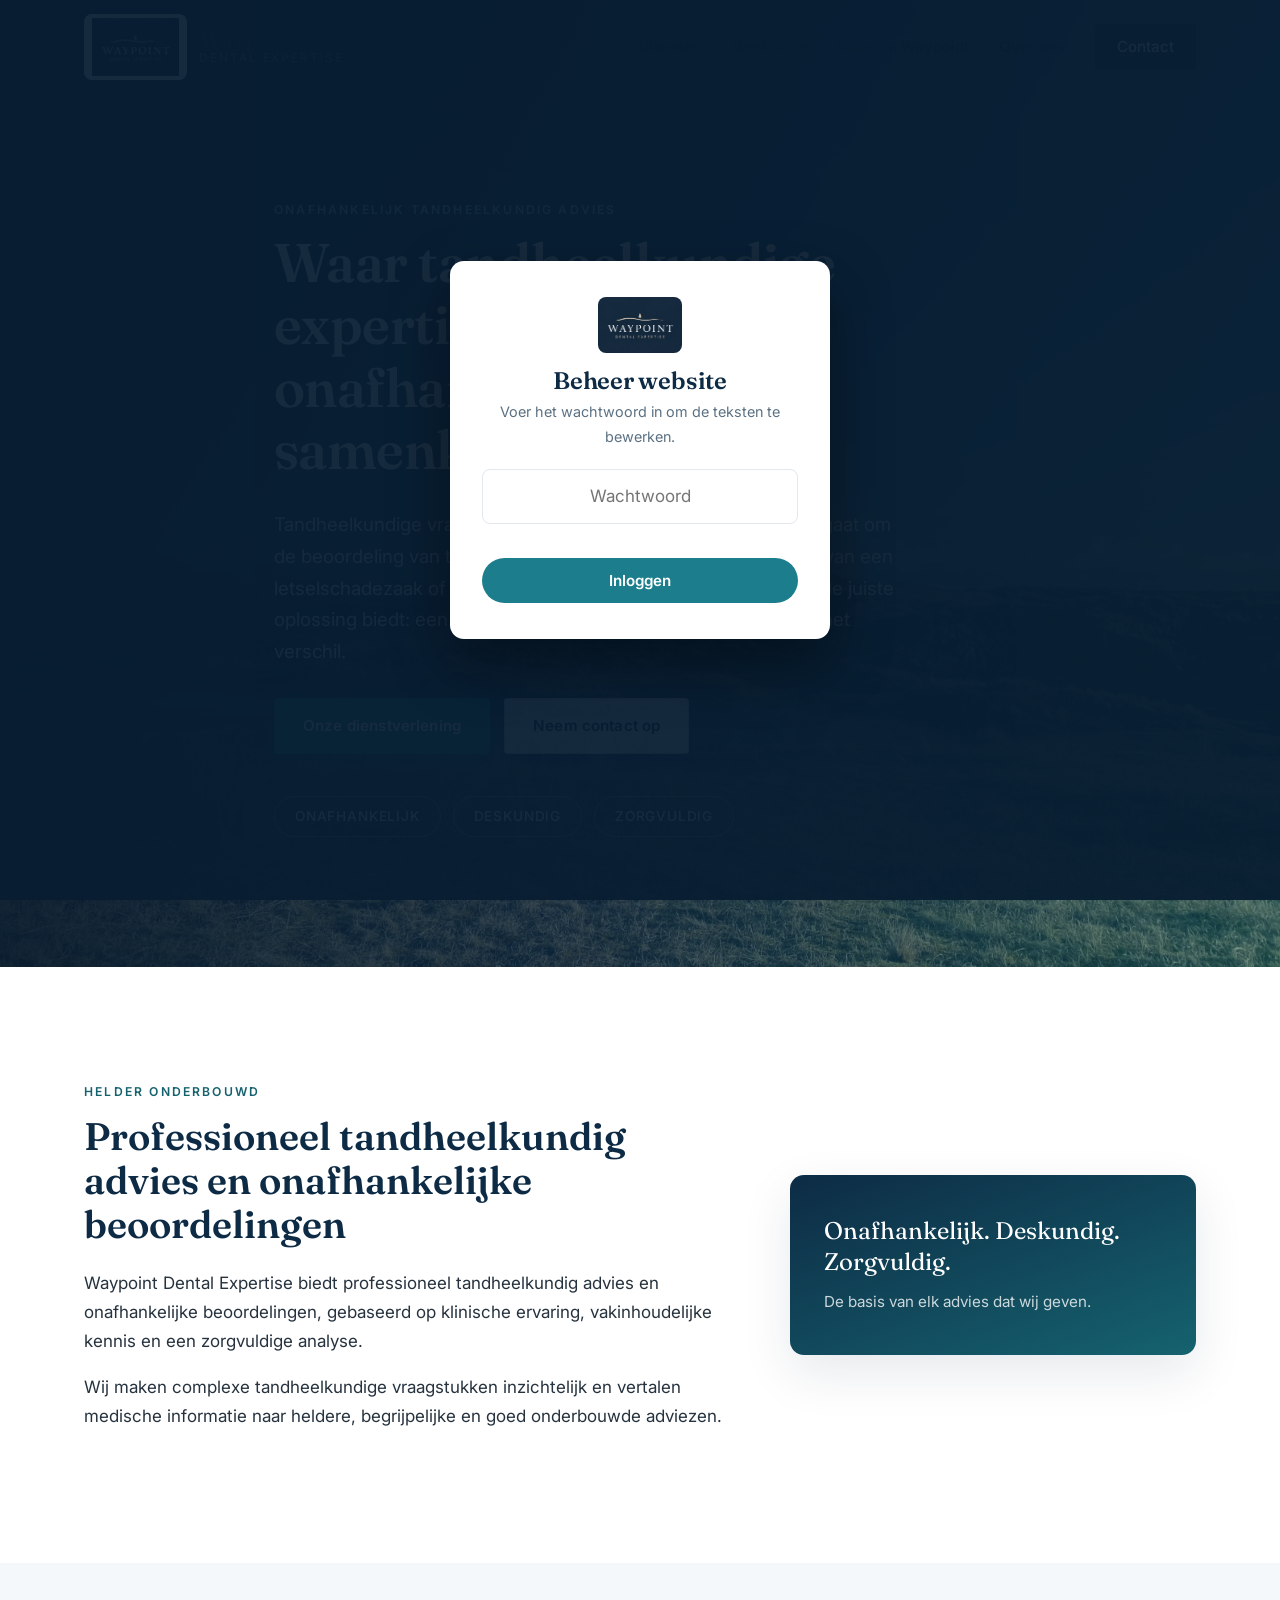
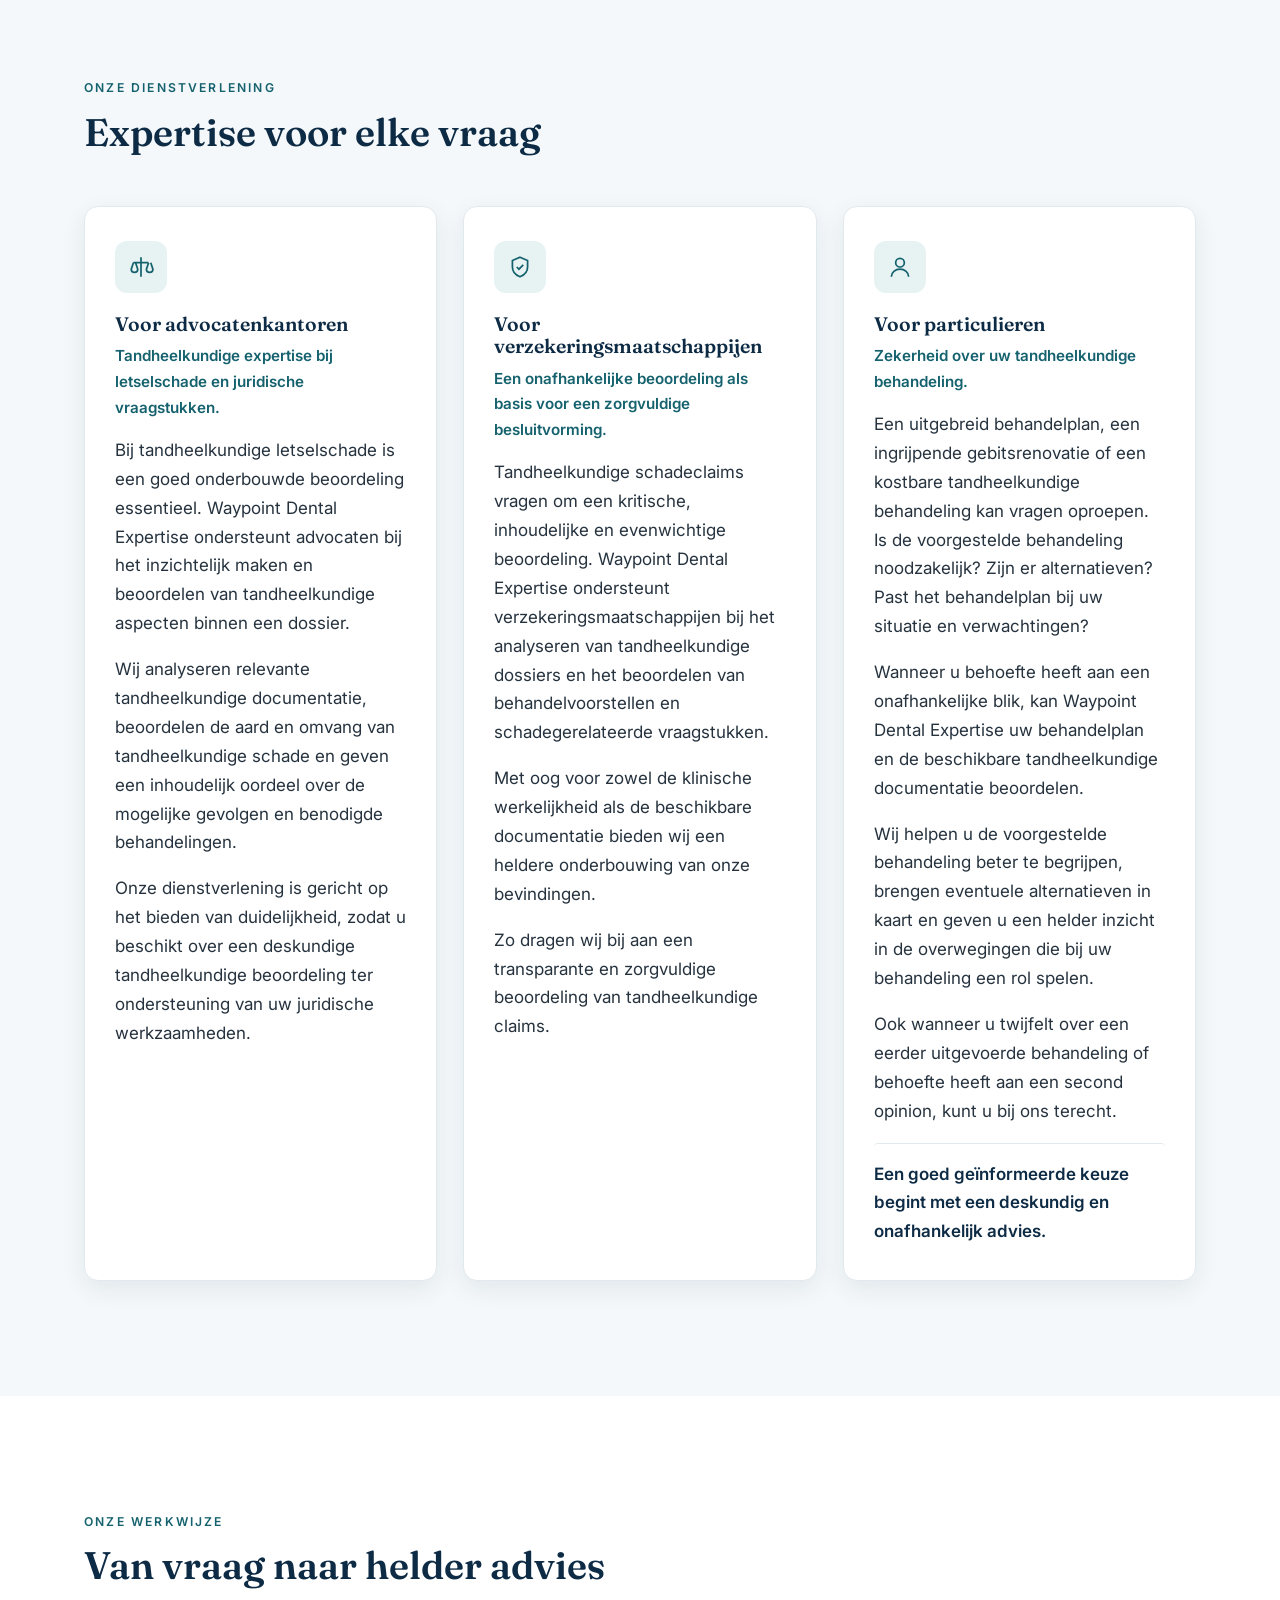
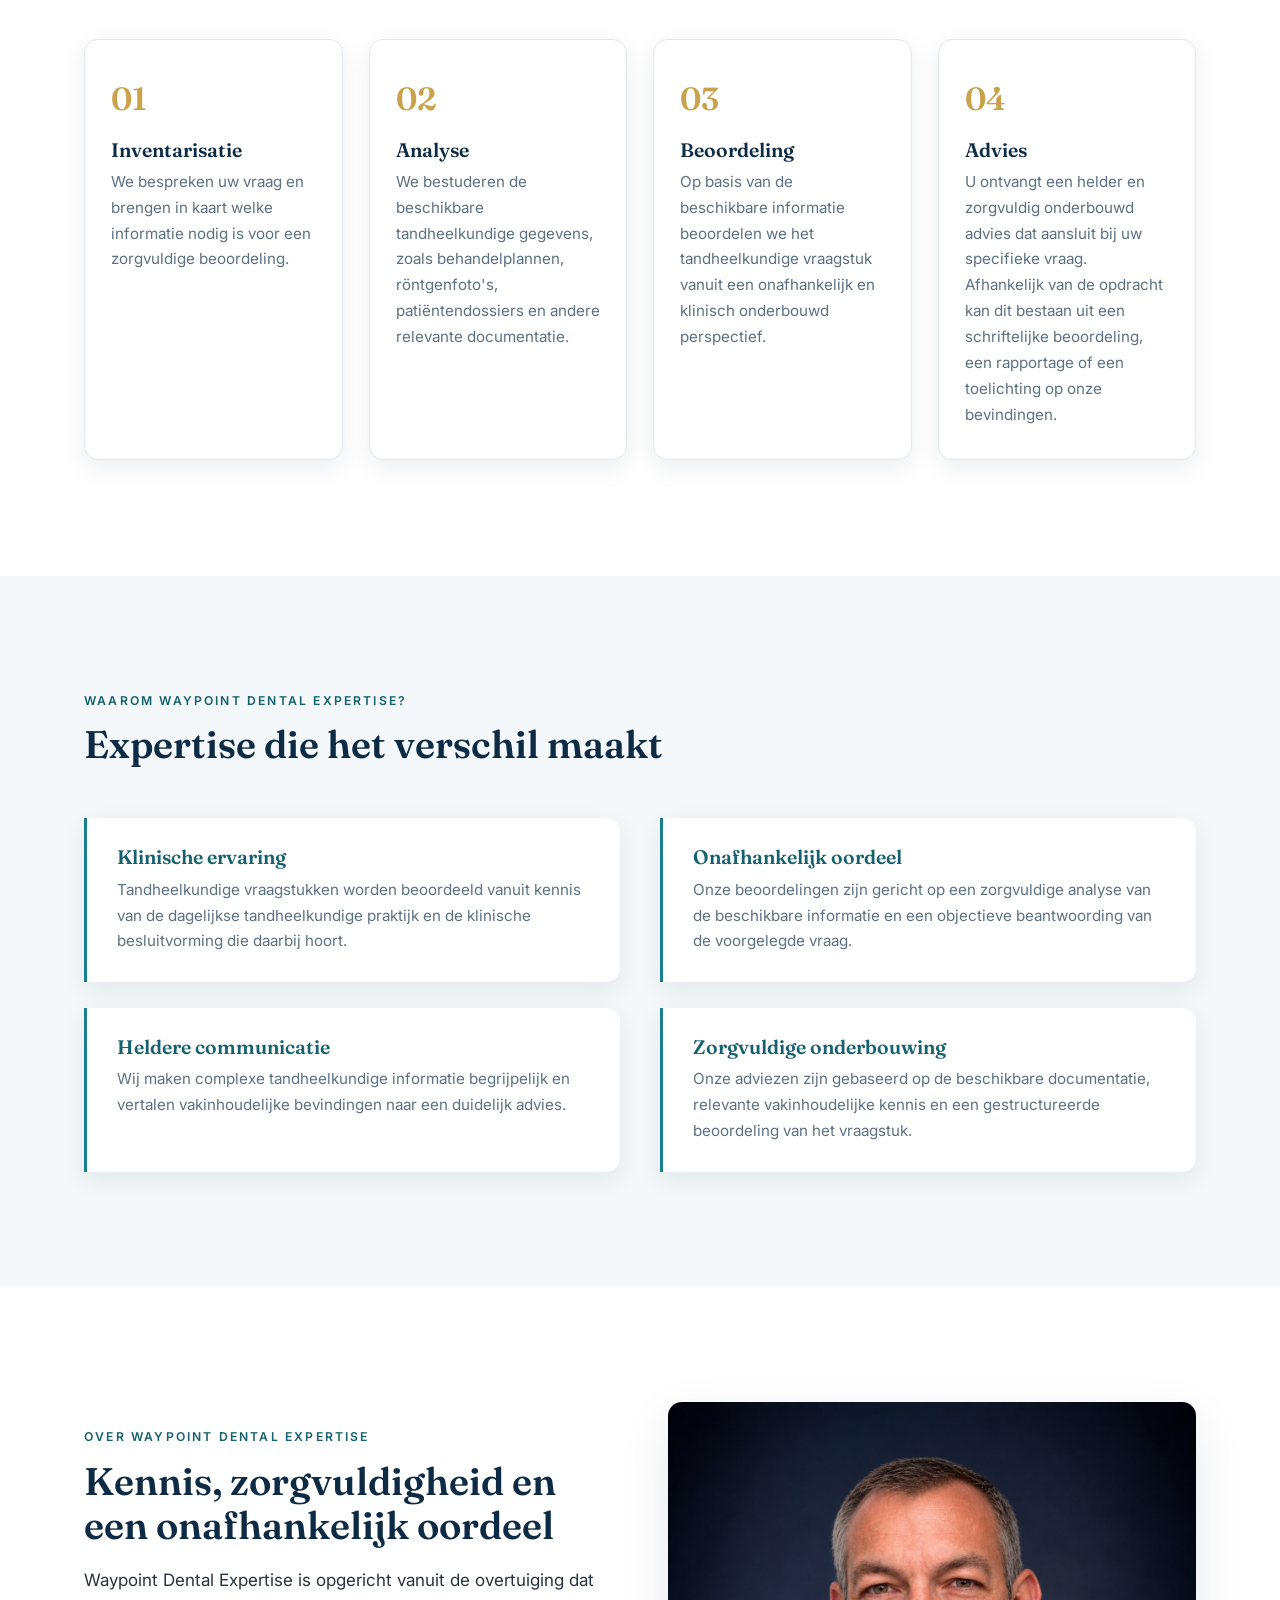
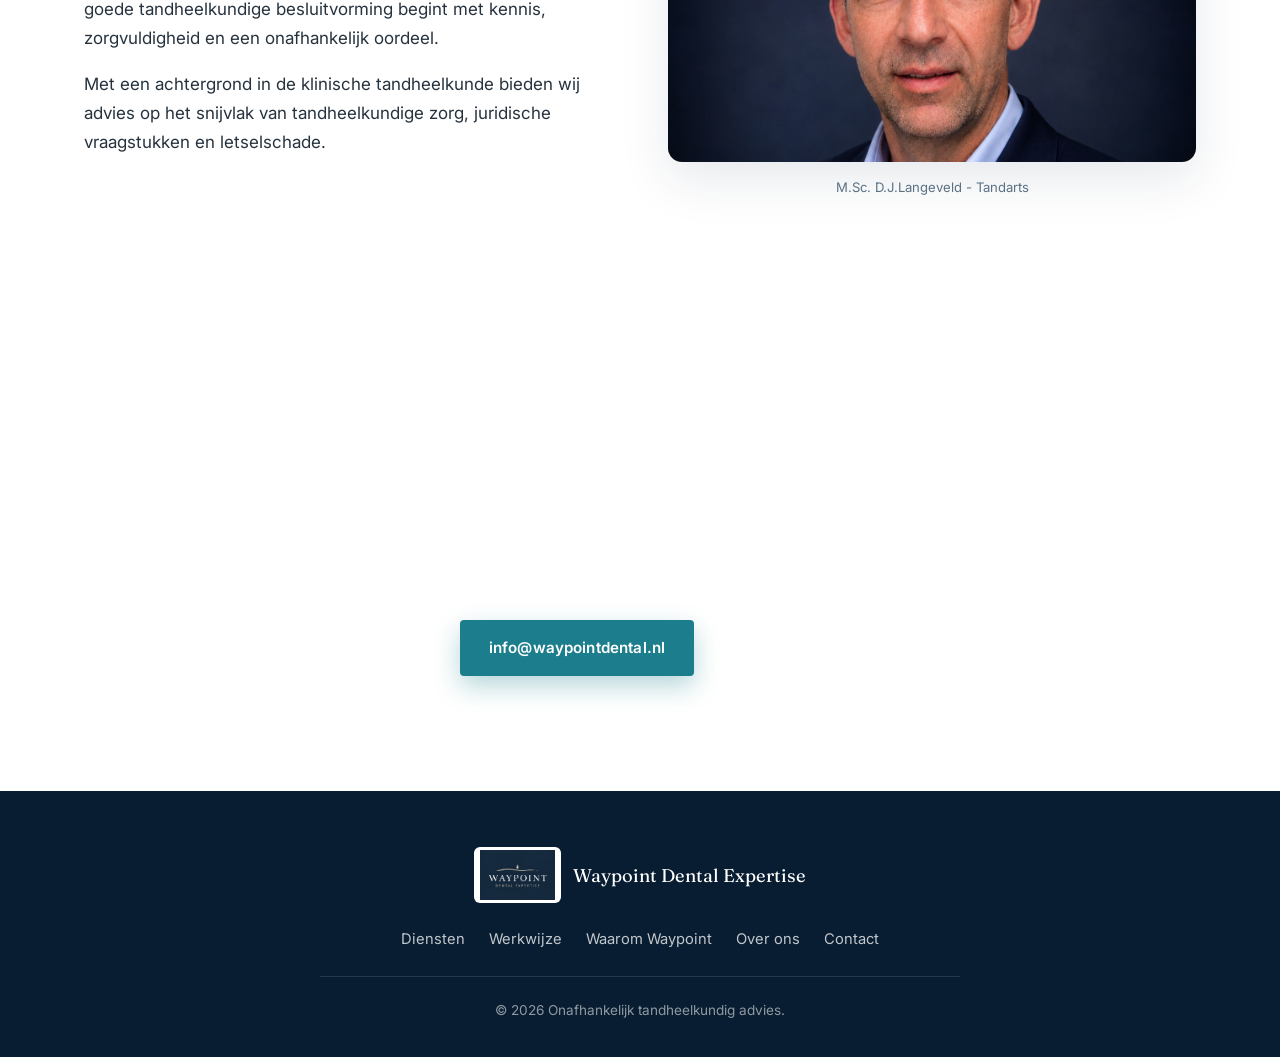
==== commit 59eab308: "Voeg wachtwoord toe aan beheerpagina met device-herinnering" ====
--- a/Admin/index.html
+++ b/Admin/index.html
@@ -54,13 +54,93 @@
   }
   .toast.show { opacity: 1; transform: translateX(-50%) translateY(-6px); }
   .toast a { color: #8fd7e1; text-decoration: underline; }
+  .editbar .lock {
+    background: none;
+    color: #0d2b45;
+    border: 1px solid #e2e9ee;
+  }
+  .editbar .lock:hover { background: #f4f8fa; }
+  .editbar { display: none; }
+  .editbar.show { display: flex; }
+  .auth-overlay {
+    position: fixed;
+    inset: 0;
+    background: rgba(8, 29, 49, 0.94);
+    display: flex;
+    align-items: center;
+    justify-content: center;
+    z-index: 200;
+    padding: 20px;
+  }
+  .auth-overlay.hidden { display: none; }
+  .auth-card {
+    background: #fff;
+    border-radius: 14px;
+    padding: 36px 32px;
+    width: min(380px, 92vw);
+    box-shadow: 0 24px 60px rgba(0, 0, 0, 0.4);
+    text-align: center;
+  }
+  .auth-card h1 {
+    font-family: Fraunces, Georgia, serif;
+    color: #0d2b45;
+    font-size: 1.5rem;
+    margin: 0 0 6px;
+  }
+  .auth-card p.sub {
+    color: #5b7183;
+    font-size: 0.9rem;
+    margin: 0 0 20px;
+  }
+  .auth-card input {
+    width: 100%;
+    padding: 12px 14px;
+    border: 1px solid #e2e9ee;
+    border-radius: 8px;
+    font: inherit;
+    margin-bottom: 12px;
+    text-align: center;
+  }
+  .auth-card input:focus { outline: 2px solid rgba(28, 126, 140, 0.4); border-color: #1c7e8c; }
+  .auth-card button {
+    width: 100%;
+    border: 0;
+    cursor: pointer;
+    font: 600 0.95rem Inter, sans-serif;
+    padding: 13px 20px;
+    border-radius: 999px;
+    background: #1c7e8c;
+    color: #fff;
+    transition: background 0.15s ease;
+  }
+  .auth-card button:hover { background: #15626e; }
+  .auth-error {
+    color: #c0392b;
+    font-size: 0.85rem;
+    min-height: 1.2em;
+    margin: 0 0 6px;
+  }
 </style>
 </head>
 <body>
 
+<div class="auth-overlay" id="authOverlay">
+  <div class="auth-card">
+    <img src="../assets/logo.jpeg" alt="Waypoint" style="height: 56px; margin: 0 auto 14px; border-radius: 8px;">
+    <h1>Beheer website</h1>
+    <p class="sub">Voer het wachtwoord in om de teksten te bewerken.</p>
+    <form id="authForm">
+      <input type="password" id="authPassword" placeholder="Wachtwoord" autocomplete="current-password">
+      <p class="auth-error" id="authError"></p>
+      <button type="submit">Inloggen</button>
+    </form>
+  </div>
+</div>
+
 <div class="editbar">
   <strong>Bewerkmodus</strong>
   <button type="button" id="saveBtn">Download bestand</button>
+  <button type="button" class="lock" id="lockBtn" title="Uitloggen">Slot</button>
 </div>
 <div class="toast" id="toast"></div>
 
@@ -177,7 +257,47 @@
   var C = window.WAYPOINT_CONTENT;
   var $ = function (id) { return document.getElementById(id); };
 
-  if (!C) {
+  var PASSWORD = "githubwaypoint";
+  var STORAGE_KEY = "wp_admin_auth";
+  var overlay = document.getElementById("authOverlay");
+  var editbar = document.querySelector(".editbar");
+  var authForm = document.getElementById("authForm");
+  var authPassword = document.getElementById("authPassword");
+  var authError = document.getElementById("authError");
+
+  function isAuthed() {
+    try { return localStorage.getItem(STORAGE_KEY) === "1"; } catch (e) { return false; }
+  }
+
+  function unlock() {
+    try { localStorage.setItem(STORAGE_KEY, "1"); } catch (e) {}
+    overlay.classList.add("hidden");
+    editbar.classList.add("show");
+    authPassword.value = "";
+  }
+
+  if (isAuthed()) {
+    unlock();
+  }
+
+  authForm.addEventListener("submit", function (e) {
+    e.preventDefault();
+    if (authPassword.value === PASSWORD) {
+      authError.textContent = "";
+      unlock();
+    } else {
+      authError.textContent = "Onjuist wachtwoord.";
+      authPassword.value = "";
+      authPassword.focus();
+    }
+  });
+
+  document.getElementById("lockBtn").addEventListener("click", function () {
+    try { localStorage.removeItem(STORAGE_KEY); } catch (e) {}
+    location.reload();
+  });
+
+  if (typeof WAYPOINT_CONTENT === "undefined" || !C) {
     alert("Kon de inhoud niet laden. Open deze pagina via de website en ververs.");
     return;
   }
